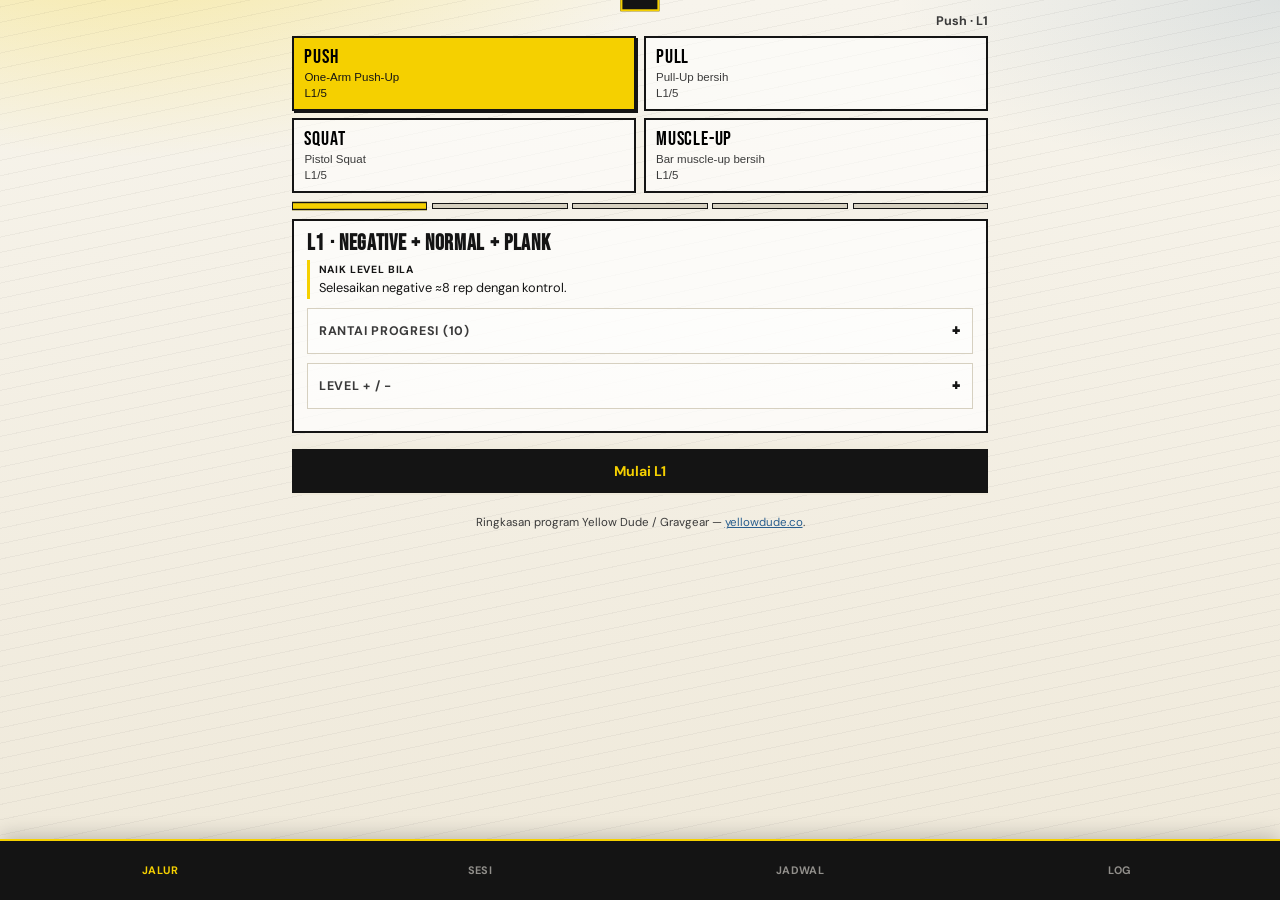
==== index.html @ 5e956bae "feat: pwa architecture" ====
<!DOCTYPE html>
<html lang="id">
<head>
  <meta charset="UTF-8" />
  <meta name="viewport" content="width=device-width, initial-scale=1, viewport-fit=cover" />
  <meta name="theme-color" content="#f5d000" />
  <meta name="description" content="Tracker progresi calisthenics: Push, Pull, Squat, Muscle-up." />
  <meta name="apple-mobile-web-app-capable" content="yes" />
  <meta name="apple-mobile-web-app-status-bar-style" content="default" />
  <meta name="apple-mobile-web-app-title" content="Calisthenics" />
  <meta name="mobile-web-app-capable" content="yes" />
  <title>Calisthenics Tracker</title>
  <link rel="manifest" href="manifest.webmanifest" />
  <link rel="icon" type="image/png" sizes="192x192" href="icons/icon-192.png" />
  <link rel="apple-touch-icon" href="icons/icon-180.png" />
  <link rel="preconnect" href="https://fonts.googleapis.com" />
  <link rel="preconnect" href="https://fonts.gstatic.com" crossorigin />
  <link href="https://fonts.googleapis.com/css2?family=Bebas+Neue&family=DM+Sans:ital,opsz,wght@0,9..40,400;0,9..40,500;0,9..40,700;1,9..40,400&display=swap" rel="stylesheet" />
  <style>
    :root {
      --ink: #141414;
      --ink-soft: #3a3a3a;
      --paper: #f7f4ec;
      --paper-2: #efe9da;
      --line: #d6d0c0;
      --yellow: #f5d000;
      --yellow-deep: #e0b800;
      --signal: #1f6b4a;
      --alert: #b84a2b;
      --rest: #2a5f8f;
      --shadow: 0 1px 0 rgba(20, 20, 20, 0.06);
      --radius: 10px;
      --font-display: "Bebas Neue", Impact, sans-serif;
      --font-body: "DM Sans", sans-serif;
      --max: 720px;
    }

    * { box-sizing: border-box; }
    html { scroll-behavior: smooth; -webkit-text-size-adjust: 100%; }
    body {
      margin: 0;
      min-height: 100vh;
      min-height: 100dvh;
      font-family: var(--font-body);
      color: var(--ink);
      background:
        radial-gradient(ellipse 80% 50% at 10% -10%, rgba(245, 208, 0, 0.35), transparent 55%),
        radial-gradient(ellipse 60% 40% at 100% 0%, rgba(42, 95, 143, 0.12), transparent 50%),
        linear-gradient(180deg, var(--paper) 0%, var(--paper-2) 100%);
      -webkit-tap-highlight-color: rgba(245, 208, 0, 0.25);
      touch-action: manipulation;
    }

    body::before {
      content: "";
      position: fixed;
      inset: 0;
      pointer-events: none;
      opacity: 0.04;
      background-image: repeating-linear-gradient(
        -12deg,
        transparent,
        transparent 14px,
        var(--ink) 14px,
        var(--ink) 15px
      );
      z-index: 0;
    }

    .app {
      position: relative;
      z-index: 1;
      max-width: var(--max);
      margin: 0 auto;
      padding:
        calc(0.65rem + env(safe-area-inset-top))
        calc(0.75rem + env(safe-area-inset-right))
        calc(5.75rem + env(safe-area-inset-bottom))
        calc(0.75rem + env(safe-area-inset-left));
    }

    /* —— Top status —— */
    .hero {
      padding: 0.15rem 0 0.45rem;
      display: flex;
      align-items: center;
      justify-content: flex-end;
    }
    .hero-level {
      font-size: 0.78rem;
      font-weight: 700;
      color: var(--ink-soft);
      white-space: nowrap;
    }

    /* —— Bottom nav —— */
    .tabs {
      position: fixed;
      left: 0;
      right: 0;
      bottom: 0;
      z-index: 30;
      display: flex;
      gap: 0;
      margin: 0;
      padding:
        0.35rem
        env(safe-area-inset-right)
        calc(0.35rem + env(safe-area-inset-bottom))
        env(safe-area-inset-left);
      background: var(--ink);
      border-top: 2px solid var(--yellow);
      box-shadow: 0 -4px 20px rgba(0,0,0,0.2);
    }
    .tabs::-webkit-scrollbar { display: none; }
    .tab {
      flex: 1 1 0;
      min-height: 48px;
      border: 0;
      background: transparent;
      color: rgba(247, 244, 236, 0.55);
      font-family: var(--font-body);
      font-weight: 700;
      font-size: 0.68rem;
      letter-spacing: 0.04em;
      text-transform: uppercase;
      padding: 0.35rem 0.2rem;
      cursor: pointer;
    }
    .tab[aria-selected="true"] {
      background: transparent;
      color: var(--yellow);
    }

    .panel { display: none; }
    .panel.active { display: block; }

    h2 {
      font-family: var(--font-display);
      font-size: 1.55rem;
      letter-spacing: 0.03em;
      margin: 0 0 0.25rem;
      line-height: 1;
    }
    .section-lead {
      display: none;
    }
    .panel-head {
      display: flex;
      align-items: baseline;
      justify-content: space-between;
      gap: 0.5rem;
      margin-bottom: 0.65rem;
    }
    .panel-head h2 { margin: 0; }

    /* —— Path picker —— */
    .path-grid {
      display: grid;
      grid-template-columns: 1fr 1fr;
      gap: 0.45rem;
      margin-bottom: 0.65rem;
    }
    .path-btn {
      text-align: left;
      border: 2px solid var(--ink);
      background: rgba(255, 255, 255, 0.55);
      padding: 0.55rem 0.65rem;
      cursor: pointer;
      min-height: 64px;
    }
    .path-btn.active {
      background: var(--yellow);
      box-shadow: 2px 2px 0 var(--ink);
    }
    .path-btn .code {
      font-family: var(--font-display);
      font-size: 1.25rem;
      letter-spacing: 0.04em;
      display: block;
      line-height: 1;
      margin-bottom: 0.15rem;
    }
    .path-btn .meta {
      font-size: 0.72rem;
      color: var(--ink-soft);
      line-height: 1.25;
    }
    .path-btn.active .meta { color: var(--ink); }
    .path-btn .meta .rest-warn { color: var(--alert); font-weight: 700; }

    .status-row { display: none; }
    .pill-stat {
      border: 1.5px solid var(--ink);
      padding: 0.25rem 0.5rem;
      background: rgba(255,255,255,0.5);
      font-weight: 500;
      font-size: 0.8rem;
    }

    /* —— Level —— */
    .level-track {
      display: flex;
      gap: 0.3rem;
      margin: 0 0 0.65rem;
    }
    .level-dot {
      flex: 1;
      height: 6px;
      background: var(--line);
      border: 1.5px solid var(--ink);
    }
    .level-dot.done { background: var(--signal); }
    .level-dot.current {
      background: var(--yellow);
      transform: scaleY(1.4);
    }

    .level-card {
      border: 2px solid var(--ink);
      background: rgba(255, 255, 255, 0.7);
      padding: 0.75rem 0.8rem 0.85rem;
      margin-bottom: 0.5rem;
    }
    .level-card h3 {
      font-family: var(--font-display);
      font-size: 1.35rem;
      margin: 0 0 0.25rem;
      letter-spacing: 0.03em;
      line-height: 1.05;
    }
    .level-card > p {
      margin: 0 0 0.5rem;
      color: var(--ink-soft);
      font-size: 0.8rem;
      line-height: 1.35;
    }
    .criteria {
      border-left: 3px solid var(--yellow);
      padding: 0.2rem 0 0.2rem 0.55rem;
      font-size: 0.8rem;
      line-height: 1.35;
      margin-bottom: 0.55rem;
    }
    .criteria strong { display: block; font-size: 0.65rem; text-transform: uppercase; letter-spacing: 0.08em; margin-bottom: 0.1rem; }

    details.fold {
      border: 1.5px solid var(--line);
      background: rgba(255,255,255,0.4);
      margin-bottom: 0.55rem;
    }
    details.fold > summary {
      list-style: none;
      cursor: pointer;
      font-size: 0.78rem;
      font-weight: 700;
      text-transform: uppercase;
      letter-spacing: 0.06em;
      padding: 0.65rem 0.7rem;
      color: var(--ink-soft);
      display: flex;
      justify-content: space-between;
      align-items: center;
      min-height: 44px;
    }
    details.fold > summary::-webkit-details-marker { display: none; }
    details.fold > summary::after { content: "+"; font-family: var(--font-display); font-size: 1.2rem; color: var(--ink); }
    details.fold[open] > summary::after { content: "−"; }
    details.fold .fold-body { padding: 0 0.55rem 0.55rem; }

    .sticky-cta {
      position: sticky;
      bottom: calc(3.6rem + env(safe-area-inset-bottom));
      z-index: 15;
      display: flex;
      gap: 0.4rem;
      padding: 0.45rem 0 0.15rem;
      background: linear-gradient(180deg, transparent, var(--paper-2) 28%);
    }
    .sticky-cta .btn { flex: 1; }
    .sticky-cta .btn.iconish { flex: 0 0 auto; min-width: 48px; padding-left: 0.65rem; padding-right: 0.65rem; }

    .chain {
      list-style: none;
      margin: 0 0 1rem;
      padding: 0;
      counter-reset: step;
    }
    .chain li {
      counter-increment: step;
      display: flex;
      gap: 0.65rem;
      align-items: baseline;
      padding: 0.4rem 0;
      border-bottom: 1px dashed var(--line);
      font-size: 0.9rem;
    }
    .chain li::before {
      content: counter(step);
      font-family: var(--font-display);
      font-size: 1.15rem;
      min-width: 1.4rem;
      color: var(--ink-soft);
    }

    .chain-block { margin: 0; }
    .chain-table-wrap {
      border: 1.5px solid var(--ink);
      background: rgba(255, 255, 255, 0.55);
      overflow: hidden;
      max-height: 40vh;
      overflow-y: auto;
      -webkit-overflow-scrolling: touch;
    }
    .chain-table {
      width: 100%;
      border-collapse: collapse;
      font-size: 0.82rem;
    }
    .chain-table thead { display: none; }
    .chain-table tr {
      display: grid;
      grid-template-columns: 1.8rem 1fr;
      gap: 0 0.3rem;
      padding: 0.45rem 0.5rem;
      border-bottom: 1px solid var(--line);
    }
    .chain-table tr:last-child { border-bottom: 0; }
    .chain-table td {
      border: 0;
      padding: 0;
      vertical-align: top;
      line-height: 1.3;
    }
    .chain-table td:first-child { grid-row: 1 / span 2; }
    .chain-table td:nth-child(3) { grid-column: 2; }
    .chain-table .num {
      font-family: var(--font-display);
      font-size: 1.05rem;
      color: var(--ink-soft);
      line-height: 1;
      display: block;
    }
    .chain-table .move-name {
      font-weight: 700;
      font-size: 0.84rem;
      display: inline;
    }
    .chain-table .move-desc {
      display: none;
      color: var(--ink-soft);
      font-size: 0.75rem;
      line-height: 1.35;
      margin-top: 0.15rem;
    }
    details.fold[open] .chain-table .move-desc { display: block; }
    .chain-table tr.is-focus { background: rgba(245, 208, 0, 0.3); }
    .chain-table tr.is-focus .num { color: var(--ink); }
    .chain-table tr.is-done .num { color: var(--signal); }
    .chain-table tr.is-done .move-name { color: var(--ink-soft); font-weight: 500; }
    .chain-badge {
      display: inline-block;
      margin-left: 0.3rem;
      vertical-align: middle;
      font-size: 0.58rem;
      font-weight: 700;
      letter-spacing: 0.05em;
      text-transform: uppercase;
      border: 1px solid var(--ink);
      background: var(--yellow);
      padding: 0.08rem 0.28rem;
      line-height: 1.2;
    }
    .chain-table tr.is-done .chain-badge {
      background: transparent;
      color: var(--signal);
      border-color: var(--signal);
    }

    .actions {
      display: flex;
      flex-wrap: wrap;
      gap: 0.5rem;
    }
    .btn {
      border: 2px solid var(--ink);
      background: var(--ink);
      color: var(--yellow);
      font-family: var(--font-body);
      font-weight: 700;
      font-size: 0.88rem;
      min-height: 44px;
      padding: 0.7rem 1rem;
      cursor: pointer;
      transition: transform 0.12s, background 0.2s;
    }
    .btn:hover { transform: translateY(-1px); }
    .btn:active { transform: translateY(1px); }
    .btn.secondary {
      background: transparent;
      color: var(--ink);
    }
    .btn.secondary:hover { background: rgba(245, 208, 0, 0.3); }
    .btn.ghost {
      background: transparent;
      color: var(--ink-soft);
      border-color: var(--line);
    }
    .btn:disabled {
      opacity: 0.45;
      cursor: not-allowed;
      transform: none;
    }

    /* —— Workout —— */
    .session-top {
      display: flex;
      align-items: center;
      justify-content: space-between;
      gap: 0.5rem;
      margin-bottom: 0.45rem;
    }
    .session-top h2 { margin: 0; font-size: 1.4rem; }
    .session-progress {
      margin: 0 0 0.55rem;
      font-size: 0.78rem;
      font-weight: 700;
    }
    .session-progress .bar { margin-top: 0.3rem; }

    .exercise-list { display: flex; flex-direction: column; gap: 0.35rem; }
    .exercise {
      border: 2px solid var(--ink);
      background: rgba(255,255,255,0.7);
      transition: background 0.2s, opacity 0.2s;
    }
    .exercise:not(.open) {
      opacity: 0.72;
    }
    .exercise.done {
      background: rgba(31, 107, 74, 0.12);
      opacity: 0.55;
    }
    .exercise.open {
      opacity: 1;
      box-shadow: 2px 2px 0 var(--ink);
    }
    .exercise-head {
      display: flex;
      gap: 0.55rem;
      align-items: center;
      padding: 0.55rem 0.65rem;
      cursor: pointer;
      width: 100%;
      border: 0;
      background: transparent;
      text-align: left;
      font: inherit;
      color: inherit;
      min-height: 48px;
    }
    .check {
      width: 1.45rem;
      height: 1.45rem;
      border: 2px solid var(--ink);
      flex-shrink: 0;
      display: grid;
      place-items: center;
      background: #fff;
    }
    .exercise.done .check {
      background: var(--signal);
      border-color: var(--signal);
    }
    .exercise.done .check::after {
      content: "";
      width: 0.35rem;
      height: 0.65rem;
      border: solid #fff;
      border-width: 0 2.5px 2.5px 0;
      transform: rotate(45deg) translate(-1px, -1px);
    }
    .ex-title { font-weight: 700; font-size: 0.92rem; margin: 0 0 0.1rem; line-height: 1.2; }
    .ex-meta { font-size: 0.72rem; color: var(--ink-soft); margin: 0; line-height: 1.25; }
    .ex-desc {
      margin: 0 0 0.45rem;
      font-size: 0.82rem;
      line-height: 1.4;
      color: var(--ink);
      border-left: 3px solid var(--yellow);
      padding-left: 0.55rem;
    }
    .ex-cues {
      margin: 0 0 0.45rem;
      padding: 0;
      list-style: none;
      font-size: 0.75rem;
      color: var(--ink-soft);
      line-height: 1.35;
    }
    .ex-cues li {
      padding: 0.12rem 0 0.12rem 0.85rem;
      position: relative;
    }
    .ex-cues li::before {
      content: "";
      position: absolute;
      left: 0;
      top: 0.45em;
      width: 0.35rem;
      height: 0.35rem;
      background: var(--yellow);
      border: 1px solid var(--ink);
    }
    .ex-body {
      padding: 0 0.65rem 0.7rem;
      display: none;
      border-top: 1px solid var(--line);
      padding-top: 0.55rem;
    }
    .exercise.open .ex-body { display: block; }
    .ex-fields {
      display: grid;
      grid-template-columns: 1fr 1.2fr 0.9fr;
      gap: 0.35rem;
      margin-bottom: 0.4rem;
    }
    .ex-quick {
      display: flex;
      gap: 0.35rem;
      margin-top: 0.35rem;
    }
    .ex-quick .btn { flex: 1; min-height: 42px; font-size: 0.8rem; padding: 0.5rem 0.4rem; }
    .note-input { min-height: 2.2rem; }

    .schedule-options label {
      padding: 0.65rem !important;
    }
    .schedule-options span { font-size: 0.78rem !important; }
    .week-chip-row {
      display: flex;
      flex-wrap: wrap;
      gap: 0.3rem;
    }
    .week-chip {
      border: 1.5px solid var(--ink);
      background: rgba(255,255,255,0.6);
      padding: 0.3rem 0.45rem;
      font-size: 0.72rem;
      line-height: 1.2;
    }
    .week-chip strong { display: block; font-size: 0.65rem; text-transform: uppercase; letter-spacing: 0.04em; }

    @media (min-width: 720px) {
      .section-lead { display: block; margin: 0 0 0.75rem; font-size: 0.9rem; color: var(--ink-soft); }
      .chain-table .move-desc { display: block; }
    }
    label.field {
      display: flex;
      flex-direction: column;
      gap: 0.2rem;
      font-size: 0.7rem;
      text-transform: uppercase;
      letter-spacing: 0.06em;
      font-weight: 700;
      color: var(--ink-soft);
    }
    label.field input, label.field textarea, .note-input {
      font: inherit;
      font-size: 16px; /* cegah auto-zoom iOS */
      font-weight: 500;
      text-transform: none;
      letter-spacing: 0;
      border: 1.5px solid var(--ink);
      padding: 0.55rem 0.5rem;
      background: #fff;
      color: var(--ink);
      width: 100%;
      border-radius: 0;
    }
    .note-input { min-height: 2.5rem; resize: vertical; }

    /* —— Rest timer —— */
    .rest-bar {
      position: fixed;
      left: 0;
      right: 0;
      bottom: calc(3.35rem + env(safe-area-inset-bottom));
      z-index: 35;
      background: var(--ink);
      color: var(--paper);
      padding: 0.65rem 0.85rem;
      display: none;
      align-items: center;
      justify-content: space-between;
      flex-wrap: nowrap;
      gap: 0.6rem;
      border-top: 2px solid var(--yellow);
      animation: slideUp 0.3s ease both;
    }
    .rest-bar.on { display: flex; }
    .rest-time {
      font-family: var(--font-display);
      font-size: 2rem;
      letter-spacing: 0.06em;
      color: var(--yellow);
      min-width: 3.8rem;
      text-align: left;
      font-variant-numeric: tabular-nums;
      line-height: 1;
    }
    .rest-label { font-size: 0.68rem; text-transform: uppercase; letter-spacing: 0.1em; opacity: 0.75; }
    .rest-actions { display: flex; gap: 0.35rem; }
    .rest-actions .btn { min-height: 40px; font-size: 0.78rem; padding: 0.4rem 0.65rem; }

    .bar {
      height: 5px;
      background: var(--line);
      border: 1.5px solid var(--ink);
      overflow: hidden;
    }
    .bar > i {
      display: block;
      height: 100%;
      width: 0%;
      background: var(--yellow);
      transition: width 0.35s ease;
    }

    /* —— History / schedule —— */
    .log-item {
      border-bottom: 1px solid var(--line);
      padding: 0.5rem 0;
      font-size: 0.84rem;
    }
    .log-item time {
      font-weight: 700;
      display: block;
      margin-bottom: 0.1rem;
      font-size: 0.75rem;
      color: var(--ink-soft);
    }
    .empty {
      color: var(--ink-soft);
      font-size: 0.85rem;
      padding: 0.75rem 0;
    }

    .schedule-options {
      display: grid;
      gap: 0.4rem;
      margin-bottom: 0.65rem;
    }
    .schedule-options label {
      display: flex;
      gap: 0.7rem;
      align-items: flex-start;
      border: 2px solid var(--ink);
      padding: 0.85rem;
      background: rgba(255,255,255,0.55);
      cursor: pointer;
      transition: background 0.2s;
    }
    .schedule-options label:has(input:checked) {
      background: rgba(245, 208, 0, 0.35);
      box-shadow: 3px 3px 0 var(--ink);
    }
    .schedule-options input { margin-top: 0.2rem; accent-color: var(--ink); }
    .schedule-options strong { display: block; margin-bottom: 0.2rem; }
    .schedule-options span { font-size: 0.85rem; color: var(--ink-soft); line-height: 1.4; }

    .baseline {
      list-style: none;
      margin: 0;
      padding: 0;
    }
    .baseline li {
      display: flex;
      gap: 0.65rem;
      align-items: center;
      padding: 0.55rem 0;
      border-bottom: 1px dashed var(--line);
      font-size: 0.92rem;
    }
    .baseline input {
      width: 1.15rem;
      height: 1.15rem;
      accent-color: var(--signal);
    }

    .toast {
      position: fixed;
      top: 1rem;
      left: 50%;
      transform: translateX(-50%) translateY(-120%);
      background: var(--ink);
      color: var(--yellow);
      padding: 0.65rem 1.1rem;
      font-weight: 700;
      font-size: 0.88rem;
      z-index: 40;
      transition: transform 0.3s ease;
      border: 2px solid var(--yellow);
      max-width: 90vw;
      text-align: center;
    }
    .toast.show { transform: translateX(-50%) translateY(0); }

    .footer-note {
      margin-top: 1.25rem;
      margin-bottom: 0.25rem;
      font-size: 0.72rem;
      color: var(--ink-soft);
      line-height: 1.4;
      text-align: center;
    }
    .footer-note a { color: var(--rest); }

    @keyframes rise {
      from { opacity: 0; transform: translateY(12px); }
      to { opacity: 1; transform: translateY(0); }
    }
    @keyframes slideUp {
      from { transform: translateY(100%); }
      to { transform: translateY(0); }
    }

    @media (prefers-reduced-motion: reduce) {
      *, *::before, *::after {
        animation-duration: 0.01ms !important;
        transition-duration: 0.01ms !important;
      }
    }
  </style>
</head>
<body>
  <div class="app">
    <header class="hero">
      <div class="hero-level" id="heroLevel">L1</div>
    </header>

    <!-- HOME -->
    <section id="panel-home" class="panel active" role="tabpanel">
      <div class="path-grid" id="pathGrid"></div>
      <div id="pathDetail"></div>
    </section>

    <!-- WORKOUT -->
    <section id="panel-workout" class="panel" role="tabpanel">
      <div id="workoutView"></div>
    </section>

    <!-- SCHEDULE -->
    <section id="panel-schedule" class="panel" role="tabpanel">
      <div class="panel-head"><h2>Jadwal</h2></div>
      <div class="schedule-options" id="scheduleOptions"></div>
      <div id="weekPreview"></div>
      <div id="baselineBlock" style="margin-top:0.65rem"></div>
    </section>

    <!-- HISTORY -->
    <section id="panel-history" class="panel" role="tabpanel">
      <div class="panel-head"><h2>Riwayat</h2></div>
      <div id="historyList"></div>
      <div class="actions" style="margin-top:0.65rem">
        <button type="button" class="btn ghost" id="btnReset">Reset data</button>
      </div>
    </section>

    <p class="footer-note">
      Ringkasan program Yellow Dude / Gravgear —
      <a href="https://yellowdude.co" target="_blank" rel="noopener">yellowdude.co</a>.
    </p>
  </div>

  <nav class="tabs" role="tablist" aria-label="Navigasi utama">
    <button class="tab" role="tab" aria-selected="true" data-tab="home">Jalur</button>
    <button class="tab" role="tab" aria-selected="false" data-tab="workout">Sesi</button>
    <button class="tab" role="tab" aria-selected="false" data-tab="schedule">Jadwal</button>
    <button class="tab" role="tab" aria-selected="false" data-tab="history">Log</button>
  </nav>

  <div class="rest-bar" id="restBar" aria-live="polite">
    <div>
      <div class="rest-label">Istirahat</div>
      <div class="rest-time" id="restTime">0:00</div>
    </div>
    <div class="rest-actions">
      <button type="button" class="btn secondary" id="restSkip" style="background:var(--yellow);color:var(--ink)">Selesai</button>
      <button type="button" class="btn ghost" id="restAdd" style="color:var(--paper);border-color:#555">+30s</button>
    </div>
  </div>

  <div class="toast" id="toast" role="status"></div>

  <script>
    /** Naikkan angka ini saat bentuk data berubah; tambah step di MIGRATIONS. */
    const SCHEMA_VERSION = 1;

    const STORAGE = {
      meta: "yd-calisthenics-tracker:meta",
      master: "yd-calisthenics-tracker:master-v1",
      history: "yd-calisthenics-tracker:history-v1",
      session: "yd-calisthenics-tracker:session-v1",
    };
    const LEGACY_STORAGE_KEY = "yd-calisthenics-tracker-v1";

    /** Deskripsi gerakan (ringkas) — dipakai di rantai progresi & sesi */
    const MOVE_GUIDE = {
      "plank hold": {
        desc: "Tahan posisi tubuh lurus seperti papan untuk melatih core, bahu, dan glute. Fondasi kontrol tubuh sebelum push-up.",
        cues: ["Badan satu garis kepala-tumit", "Scapula protracted (dorong lantai)", "Jangan biarkan pinggang melorot atau naik (pike)"],
      },
      "scapula push-ups": {
        desc: "Lengan tetap lurus; gerakan hanya dari shoulder blade. Melatih stabilitas bahu untuk push-up yang aman.",
        cues: ["Lengan terkunci lurus", "Retraksi lalu protraksi scapula", "Core tetap kencang"],
      },
      "negative push-ups": {
        desc: "Fokus fase turun (eksentrik) secara lambat untuk membangun kekuatan sebelum push-up penuh.",
        cues: ["Turun 3-5 detik merata", "Dada mendekati lantai dengan kontrol", "Naik boleh dibantu lutut / dorong ke atas"],
      },
      "normal push-ups": {
        desc: "Push-up standar: tubuh lurus, tangan selebar bahu. Gerakan dasar kekuatan dorong tubuh.",
        cues: ["Siku ~45° dari badan", "Core & glute aktif", "Dada hampir menyentuh lantai"],
      },
      "wide push-ups": {
        desc: "Tangan lebih lebar dari bahu untuk menekankan dada dan bahu depan.",
        cues: ["Tangan lebih lebar dari bahu", "Jaga garis tubuh", "Jangan biarkan bahu collaps"],
      },
      "diamond push-ups": {
        desc: "Tangan rapat membentuk 'berlian'; beban lebih ke trisep dan dada dalam.",
        cues: ["Ibu jari & telunjuk saling dekat", "Siku mendekat ke tubuh", "Core tetap kencang"],
      },
      "tricep extensions": {
        desc: "Variasi dorong yang menekankan ekstensi siku untuk memperkuat trisep sebagai pendukung OAPU.",
        cues: ["Gerakan dari siku, bukan bahu", "ROM penuh yang nyaman", "Jaga tulang belakang netral"],
      },
      "explosive push-ups": {
        desc: "Push-up eksplosif untuk power. Dorong keras hingga tangan lepas / clap jika mampu.",
        cues: ["Turun terkontrol, dorong cepat", "Mendarat dengan siku sedikit tekuk", "Mulai tanpa clap jika perlu"],
      },
      "archer push-ups": {
        desc: "Satu lengan bekerja lebih berat sementara lengan lain melurus; jembatan menuju one-arm push-up.",
        cues: ["Beban di lengan yang menekuk", "Lengan 'bow' hampir lurus", "Ganti sisi merata"],
      },
      "one-arm push-ups": {
        desc: "Push-up satu lengan. Stance kaki lebar membantu balance; core harus sangat stabil.",
        cues: ["Kaki lebar untuk stabilitas", "Bahu relatif sejajar (miring sedikit OK)", "Hindari rotasi berlebih"],
      },
      "warm-up: band pull-aparts / pull-downs": {
        desc: "Pemanasan bahu & punggung dengan band: pull-apart overhead/horizontal dan pull-down.",
        cues: ["Bahu turun, jangan shrug", "Kontrol tarikan & kembali", "Band ringan, fokus aktivasi"],
      },
      "bent-over rows": {
        desc: "Tarikan horizontal (barbell/band) untuk membangun kekuatan punggung sebelum pull-up.",
        cues: ["Punggung netral, hing hing", "Tarik ke tulang rusuk bawah", "Scapula retraksi di puncak"],
      },
      "passive hang": {
        desc: "Gantung santai dengan lengan lurus untuk grip, bahu, dan toleransi hang.",
        cues: ["Pakai semua jari termasuk kelingking", "Bahu rileks (active/passive sesuai tujuan)", "Kaki rileks, napas tenang"],
      },
      "scapula pull-ups": {
        desc: "Dari dead hang, gerakkan hanya scapula (retraction + depression) tanpa menekuk siku.",
        cues: ["Lengan tetap lurus", "Tarik bahu ke bawah-belakang", "Kontrol turun ke hang pasif"],
      },
      "australian pull-ups": {
        desc: "Inverted row di bar rendah. Semakin horizontal tubuh, semakin sulit.",
        cues: ["Badan lurus seperti papan", "Tarik dada ke bar", "Atur sudut kaki untuk progresi"],
      },
      "negative pull-ups": {
        desc: "Mulai di atas bar, turun lambat ke hang. Membangun kekuatan eksentrik menuju pull-up.",
        cues: ["Turun 5-10 detik", "Kontrol sepanjang ROM", "Naik bisa lompat / step-up"],
      },
      "band-assisted pull-ups": {
        desc: "Pull-up dengan bantuan resistance band. Kurangi ketebalan band seiring kuat.",
        cues: ["Dead hang penuh di bawah", "Tarik dada ke bar", "Jangan kick berlebihan"],
      },
      "pull-ups": {
        desc: "Pull-up penuh dari dead hang hingga dagu melewati bar, dengan kontrol.",
        cues: ["Mulai dead hang", "Core kencang (hindari swing besar)", "Turun penuh tiap rep"],
      },
      "australian + scapula (superset)": {
        desc: "Superset: Australian pull-up lalu scapula pull-up tanpa istirahat antar keduanya.",
        cues: ["Australian dulu untuk volume", "Scapula untuk kontrol bahu", "Istirahat hanya setelah keduanya"],
      },
      "bodyweight squats": {
        desc: "Squat dua kaki standar untuk pola gerak, volume, dan daya tahan kaki.",
        cues: ["Beban di tengah kaki (lebih ke tumit)", "Lutut sejajar jari kaki", "Dada tetap terbuka"],
      },
      "narrow-stance squats": {
        desc: "Squat dengan stance sempit untuk menuntut kontrol balance dan mobilitas lebih tinggi.",
        cues: ["Kaki lebih rapat dari biasa", "Jaga tumit mentok lantai", "Turun terkontrol"],
      },
      "deep squats": {
        desc: "Squat dalam (di bawah parallel) untuk ROM dan kekuatan di posisi rendah. Jika kaku, utamakan mobility.",
        cues: ["Turun sedalam yang aman", "Punggung tidak melengkung ekstrem", "Bisa pegang beban ringan untuk counterbalance"],
      },
      "bulgarian split squats": {
        desc: "Squat satu kaki dengan kaki belakang di elevasi. Melatih kekuatan unilateral.",
        cues: ["Mayoritas beban di kaki depan (~90%)", "Lutut depan mengikuti jari kaki", "Badan sedikit condong ke depan OK"],
      },
      "cossack squats": {
        desc: "Squat lateral ke satu sisi dengan kaki lain lurus. Melatih ROM pinggul dan kekuatan samping.",
        cues: ["Turun ke satu sisi penuh", "Kaki lain tetap lurus / tumit boleh angkat", "Ganti sisi merata"],
      },
      "pistol easier variant (box / assisted / eccentric)": {
        desc: "Variasi lebih mudah menuju pistol: box pistol, dibantu pegangan, atau turun eksentrik lambat.",
        cues: ["Pilih variasi yang formnya bersih", "Lutut tidak collapse ke dalam", "Kaki bebas tidak menyentuh lantai"],
      },
      "pistol easier variant": {
        desc: "Variasi pistol yang dimudahkan (box / assisted / eccentric) untuk volume setelah attempt penuh.",
        cues: ["Kualitas lebih penting dari kedalaman ekstrem", "Tekanan kaki merata (jari-tumit)", "Hindari knee valgus"],
      },
      "pistol squats": {
        desc: "Squat satu kaki penuh dengan kaki lain terangkat. Butuh kekuatan, balance, dan mobilitas.",
        cues: ["Lengan ke depan untuk balance", "Turun & naik terkontrol", "Kaki bebas tidak menyentuh lantai"],
      },
      "standard pull-ups": {
        desc: "Pull-up bersih sebagai fondasi tinggi tarikan untuk muscle-up.",
        cues: ["Rep bersih > volume longgar", "Hollow body membantu stabilitas", "Full hang tiap rep"],
      },
      "chest-to-bar / high pull-ups": {
        desc: "Tarik hingga dada mendekati / menyentuh bar. Melatih tinggi yang dibutuhkan untuk transisi muscle-up.",
        cues: ["Tarik eksplosif ke atas", "Dada ke bar, bukan hanya dagu", "Turun terkontrol"],
      },
      "high / chest-to-bar pull-ups": {
        desc: "Variasi high pull untuk menghubungkan power pull dengan zona transisi.",
        cues: ["Momentum tetap ke atas, bukan ke belakang", "Wajah menghadap depan", "Kaki rapat, hindari kick berlebih"],
      },
      "high pull-ups": {
        desc: "Pull eksplosif setinggi mungkin di atas garis dada untuk membuka ruang flip.",
        cues: ["Power di awal tarikan", "Bar dekat ke tubuh", "Latihan juga dengan jumping pull-up jika perlu"],
      },
      "explosive pull-ups (high)": {
        desc: "Pull-up eksplosif dengan target tinggi maksimal sebelum mencoba muscle-up penuh.",
        cues: ["Dead hang → tarik cepat", "Usahakan sternum ke bar", "Kualitas tiap rep"],
      },
      "band-assisted dips": {
        desc: "Dip di bar/parallel dengan bantuan band untuk membangun kekuatan dorong di atas bar.",
        cues: ["Lutut tetap extended pada band", "Turun hingga bahu ~ setinggi siku", "Jangan shrug berlebih"],
      },
      "negative dips": {
        desc: "Fase turun dip secara lambat untuk kekuatan di posisi bawah (titik kritis muscle-up).",
        cues: ["Turun 3-5+ detik", "Usahakan lebih dalam dari parallel", "Naik boleh dibantu"],
      },
      "straight bar dips": {
        desc: "Dip di satu bar lurus; tubuh bergeser dari condong ke tegak. Spesifik untuk finish muscle-up.",
        cues: ["Mulai dari support di atas bar", "Turun dalam, press ke atas tall", "Bar dekat ke tubuh"],
      },
      "straight bar dips (deep)": {
        desc: "Straight bar dip dengan penekanan kedalaman bahu mendekati bar.",
        cues: ["Bahu mendekati bar di bawah", "Press full lockout", "Kontrol, bukan bounce"],
      },
      "bar lean-overs": {
        desc: "Drill transisi: condongkan dada melewati bar dan latih 'flip' pergelangan / posisi siku di atas bar.",
        cues: ["Mulai dari negative lean jika perlu", "Dada ke depan atas bar", "Hindari chicken-wing satu sisi"],
      },
      "bar lean-overs / assisted muscle-up": {
        desc: "Gabungan drill lean-over dan muscle-up dibantu (band/lompat) untuk menyambung pull-flip-press.",
        cues: ["Tinggi pull dulu, baru flip", "Tekan ke bawah pada bar", "Satu rangkaian mulus"],
      },
      "jumping / band-assisted muscle-ups": {
        desc: "Muscle-up dengan lompatan atau band agar pola gerak penuh terlatih sebelum kekuatan murni cukup.",
        cues: ["Swing/hollow → pull → flip → press", "Bantuan seminimal mungkin", "Full stretch di bawah untuk power"],
      },
      "hollow body hold": {
        desc: "Tahan posisi hollow (punggung bawah ke lantai, kaki & bahu sedikit angkat) untuk core muscle-up.",
        cues: ["Lower back menempel lantai", "Tulang rusuk turun", "Napas tetap mengalir"],
      },
      "hanging leg raise": {
        desc: "Angkat kaki dari hang untuk core kompresi dan kontrol tubuh di bar.",
        cues: ["Minimal swing", "Progress: tuck → straight", "Scapula stabil saat angkat"],
      },
      "hollow + hanging leg raise": {
        desc: "Finisher core: hollow hold dilanjut hanging leg raise.",
        cues: ["Hollow berkualitas dulu", "HLR tanpa mengayun liar", "Istirahat setelah keduanya"],
      },
      "core finisher (hollow / hlr)": {
        desc: "Penutup sesi: hollow hold dan/atau hanging leg raise untuk stamina core.",
        cues: ["Form > jumlah", "Jaga hang aktif", "Akhiri sebelum form rusak"],
      },
      "muscle-up attempts (quality)": {
        desc: "Attempt muscle-up penuh dengan fokus kualitas: swing/hollow → pull keras → lean/flip → press tall.",
        cues: ["Jangan kejar volume jelek", "Reset tiap attempt", "Jika gagal, perbaiki fase yang pecah"],
      },
    };

    function normalizeMoveKey(name) {
      return String(name || "")
        .toLowerCase()
        .replace(/\s+/g, " ")
        .trim();
    }

    function guideFor(name) {
      const key = normalizeMoveKey(name);
      if (MOVE_GUIDE[key]) return MOVE_GUIDE[key];
      // fuzzy: cari key yang terkandung di nama / sebaliknya
      const hit = Object.keys(MOVE_GUIDE).find(
        (k) => key.includes(k) || k.includes(key)
      );
      return hit
        ? MOVE_GUIDE[hit]
        : {
            desc: "Lakukan dengan kontrol penuh. Utamakan form bersih sebelum menambah volume.",
            cues: ["ROM penuh yang aman", "Napas teratur", "Stop jika nyeri tajam"],
          };
    }

    const PROGRAMS = {
      push: {
        id: "push",
        name: "Push",
        goal: "One-Arm Push-Up",
        blurb: "Dari plank & negative hingga OAPU.",
        maxLevel: 5,
        chain: [
          "Plank hold",
          "Scapula push-ups",
          "Negative push-ups",
          "Normal push-ups",
          "Wide push-ups",
          "Diamond push-ups",
          "Tricep extensions",
          "Explosive push-ups",
          "Archer push-ups",
          "One-arm push-ups",
        ],
        levels: {
          1: {
            focus: "Negative + normal + plank",
            advance: "Selesaikan negative ≈8 rep dengan kontrol.",
            exercises: [
              { name: "Negative push-ups", sets: 3, reps: "8", tempo: "4s turun", rest: 120, note: "Turun 3-5 detik, form lurus." },
              { name: "Normal push-ups", sets: 3, reps: "sebisanya", tempo: "2-0-1-0", rest: 120 },
              { name: "Plank hold", sets: 3, reps: "30-60s", tempo: "hold", rest: 90 },
            ],
          },
          2: {
            focus: "Normal + diamond + plank",
            advance: "≈12 normal push-up form bersih.",
            exercises: [
              { name: "Normal push-ups", sets: 3, reps: "12", tempo: "2-0-1-0", rest: 120 },
              { name: "Diamond push-ups", sets: 3, reps: "8-10", tempo: "2-0-1-0", rest: 120 },
              { name: "Plank hold", sets: 3, reps: "60s", tempo: "hold", rest: 90 },
            ],
          },
          3: {
            focus: "Wide / diamond / explosive",
            advance: "Selesaikan semua set/rep level ini.",
            exercises: [
              { name: "Wide push-ups", sets: 3, reps: "8-10", tempo: "2-0-1-0", rest: 120 },
              { name: "Diamond push-ups", sets: 3, reps: "10-12", tempo: "2-0-1-0", rest: 120 },
              { name: "Explosive push-ups", sets: 3, reps: "6", tempo: "1010", rest: 120 },
              { name: "Tricep extensions", sets: 3, reps: "8", tempo: "2-0-1-0", rest: 90 },
            ],
          },
          4: {
            focus: "Archer + volume + plank 60s",
            advance: "Set/rep selesai + plank 1 menit bersih.",
            exercises: [
              { name: "Archer push-ups", sets: 3, reps: "4 / lengan", tempo: "2-0-1-0", rest: 150 },
              { name: "Diamond push-ups", sets: 3, reps: "10", tempo: "2-0-1-0", rest: 120 },
              { name: "Normal push-ups", sets: 3, reps: "10", tempo: "2-0-1-0", rest: 120 },
              { name: "Plank hold", sets: 3, reps: "60s", tempo: "hold", rest: 90 },
            ],
          },
          5: {
            focus: "One-arm push-ups (fokus utama)",
            advance: "Selesaikan routine; naikkan rep OAPU bertahap.",
            exercises: [
              { name: "One-arm push-ups", sets: 4, reps: "2-5 / lengan", tempo: "2-0-1-0", rest: 180 },
              { name: "Archer push-ups", sets: 3, reps: "4 / lengan", tempo: "2-0-1-0", rest: 120 },
              { name: "Diamond push-ups", sets: 3, reps: "8", tempo: "2-0-1-0", rest: 120 },
              { name: "Plank hold", sets: 2, reps: "60s", tempo: "hold", rest: 90 },
            ],
          },
        },
      },
      pull: {
        id: "pull",
        name: "Pull",
        goal: "Pull-Up bersih",
        blurb: "Hang, row, assisted, hingga pull-up penuh.",
        maxLevel: 5,
        chain: [
          "Bent-over rows",
          "Passive hang",
          "Scapula pull-ups",
          "Australian pull-ups",
          "Negative pull-ups",
          "Band-assisted pull-ups",
          "Pull-ups",
        ],
        warmup: ["Banded overhead pull-aparts", "Banded horizontal pull-aparts", "Banded pull-downs"],
        levels: {
          1: {
            focus: "Rows + passive hang",
            advance: "Row ≈30-40 kg sesuai set/rep + hang ~60s.",
            exercises: [
              { name: "Warm-up: band pull-aparts / pull-downs", sets: 2, reps: "12-15", tempo: "smooth", rest: 45 },
              { name: "Bent-over rows", sets: 3, reps: "12-15", tempo: "2-0-1-0", rest: 180 },
              { name: "Passive hang", sets: 3, reps: "30-60s", tempo: "hold", rest: 90 },
            ],
          },
          2: {
            focus: "Australian + scapula",
            advance: "Australian hampir horizontal, set/rep terpenuhi.",
            exercises: [
              { name: "Australian pull-ups", sets: 3, reps: "10-12", tempo: "2-0-1-0", rest: 120 },
              { name: "Scapula pull-ups", sets: 3, reps: "10-12", tempo: "2-0-1-0", rest: 90 },
              { name: "Passive hang", sets: 2, reps: "45-60s", tempo: "hold", rest: 90 },
            ],
          },
          3: {
            focus: "Band-assisted + Australian + scapula",
            advance: "Band tipis (~10 kg) masih cukup untuk target.",
            exercises: [
              { name: "Band-assisted pull-ups", sets: 3, reps: "6-8", tempo: "2-0-1-0", rest: 150 },
              { name: "Australian pull-ups", sets: 3, reps: "10-12", tempo: "2-0-1-0", rest: 120 },
              { name: "Scapula pull-ups", sets: 3, reps: "10-12", tempo: "2-0-1-0", rest: 90 },
            ],
          },
          4: {
            focus: "Negative panjang + assisted",
            advance: "5× negative ~10 detik → siap pull-up penuh.",
            exercises: [
              { name: "Negative pull-ups", sets: 5, reps: "1", tempo: "8-10s turun", rest: 90 },
              { name: "Band-assisted pull-ups", sets: 3, reps: "6-8", tempo: "2-0-1-0", rest: 150 },
              { name: "Australian pull-ups", sets: 3, reps: "8-10", tempo: "2-0-1-0", rest: 120 },
              { name: "Passive hang", sets: 2, reps: "30s", tempo: "hold", rest: 60 },
            ],
          },
          5: {
            focus: "Pull-ups + volume pendukung",
            advance: "Naikkan volume bertahap (mis. 3×3 → 3×4).",
            exercises: [
              { name: "Pull-ups", sets: 5, reps: "2-5", tempo: "2-0-1-0", rest: 180 },
              { name: "Band-assisted pull-ups", sets: 3, reps: "8-10", tempo: "2-0-1-0", rest: 150 },
              { name: "Australian + scapula (superset)", sets: 3, reps: "8 + 8", tempo: "2-0-1-0", rest: 150 },
              { name: "Passive hang", sets: 2, reps: "30-45s", tempo: "hold", rest: 60 },
            ],
          },
        },
      },
      squat: {
        id: "squat",
        name: "Squat",
        goal: "Pistol Squat",
        blurb: "Bilateral → unilateral → pistol penuh.",
        maxLevel: 5,
        chain: [
          "Bodyweight squats",
          "Narrow-stance squats",
          "Deep squats",
          "Bulgarian split squats",
          "Cossack squats",
          "Pistol easier variants",
          "Pistol squats",
        ],
        levels: {
          1: {
            focus: "Narrow + deep + BW squat",
            advance: "Routine selesai. Deep sulit? Fokus mobility dulu.",
            exercises: [
              { name: "Narrow-stance squats", sets: 3, reps: "12", tempo: "2-0-1-0", rest: 120 },
              { name: "Deep squats", sets: 3, reps: "12", tempo: "2-0-1-0", rest: 120 },
              { name: "Bodyweight squats", sets: 3, reps: "15", tempo: "2-0-1-0", rest: 90 },
            ],
          },
          2: {
            focus: "Bulgarian + deep / narrow",
            advance: "≈6 Bulgarian split squat per kaki.",
            exercises: [
              { name: "Bulgarian split squats", sets: 3, reps: "6 / kaki", tempo: "3010", rest: 150 },
              { name: "Deep squats", sets: 3, reps: "10", tempo: "3010", rest: 120 },
              { name: "Narrow-stance squats", sets: 3, reps: "10", tempo: "2-0-1-0", rest: 90 },
            ],
          },
          3: {
            focus: "Cossack + Bulgarian + deep",
            advance: "≈6 Cossack per sisi + sisa workout.",
            exercises: [
              { name: "Cossack squats", sets: 3, reps: "6 / sisi", tempo: "2-0-1-0", rest: 120 },
              { name: "Bulgarian split squats", sets: 3, reps: "8 / kaki", tempo: "2-0-1-0", rest: 150 },
              { name: "Deep squats", sets: 3, reps: "10-12", tempo: "3010", rest: 120 },
            ],
          },
          4: {
            focus: "Variasi pistol mudah + unilateral",
            advance: "≈10 rep variasi mudah (atau eccentric ~4s) → coba pistol.",
            exercises: [
              { name: "Pistol easier variant (box / assisted / eccentric)", sets: 3, reps: "8-10 / kaki", tempo: "3010 / 4s", rest: 120 },
              { name: "Cossack squats", sets: 3, reps: "8 / sisi", tempo: "2-0-1-0", rest: 100 },
              { name: "Bulgarian split squats", sets: 3, reps: "10 / kaki", tempo: "2-0-1-0", rest: 120 },
              { name: "Deep squats", sets: 2, reps: "12", tempo: "3010", rest: 100 },
            ],
          },
          5: {
            focus: "Pistol + volume pendukung",
            advance: "Target bertahap hingga ~8 pistol per kaki.",
            exercises: [
              { name: "Pistol squats", sets: 3, reps: "3-8 / kaki", tempo: "2020", rest: 150 },
              { name: "Pistol easier variant", sets: 2, reps: "6 / kaki", tempo: "3010", rest: 120 },
              { name: "Cossack squats", sets: 3, reps: "8 / sisi", tempo: "2-0-1-0", rest: 100 },
              { name: "Deep squats", sets: 3, reps: "10", tempo: "3010", rest: 100 },
            ],
          },
        },
      },
      muscleup: {
        id: "muscleup",
        name: "Muscle-up",
        goal: "Bar muscle-up bersih",
        blurb: "Pull → flip → push. Weekly L1-3 atau 5-level routine.",
        maxLevel: 5,
        chain: [
          "Standard pull-ups",
          "Chest-to-bar / high pull-ups",
          "Band-assisted dips",
          "Negative / straight bar dips",
          "Bar lean-overs",
          "Assisted / jumping muscle-ups",
          "Hollow + hanging leg raise",
          "Full muscle-up",
        ],
        levels: {
          1: {
            focus: "Base — kekuatan & kontrol dasar",
            advance: "Form bersih di semua gerakan; siap naik jika pull & dip stabil.",
            exercises: [
              { name: "Standard pull-ups", sets: 5, reps: "3-5", tempo: "31X1", rest: 90 },
              { name: "Band-assisted dips", sets: 4, reps: "6-8", tempo: "2121", rest: 60 },
              { name: "Bar lean-overs", sets: 4, reps: "6", tempo: "2121", rest: 45 },
              { name: "Hollow body hold", sets: 4, reps: "20s", tempo: "hold", rest: 30 },
              { name: "Plank hold", sets: 3, reps: "40s", tempo: "hold", rest: 30 },
            ],
          },
          2: {
            focus: "Explosive pull + transisi",
            advance: "Chest-to-bar / high pull terasa; dip lebih dalam.",
            exercises: [
              { name: "Chest-to-bar / high pull-ups", sets: 5, reps: "3-5", tempo: "20X1", rest: 90 },
              { name: "Negative dips", sets: 4, reps: "5-6", tempo: "4010", rest: 60 },
              { name: "Band-assisted dips", sets: 3, reps: "8", tempo: "2121", rest: 60 },
              { name: "Bar lean-overs", sets: 4, reps: "6", tempo: "2121", rest: 45 },
              { name: "Hollow body hold", sets: 4, reps: "30-40s", tempo: "hold", rest: 30 },
            ],
          },
          3: {
            focus: "Knocking — timing & flip",
            advance: "Hubungkan pull-flip-press di bawah fatigue.",
            exercises: [
              { name: "High / chest-to-bar pull-ups", sets: 5, reps: "4-5", tempo: "20X1", rest: 90 },
              { name: "Straight bar dips", sets: 4, reps: "6-8", tempo: "2121", rest: 75 },
              { name: "Bar lean-overs / assisted muscle-up", sets: 4, reps: "4-6", tempo: "controlled", rest: 60 },
              { name: "Hanging leg raise", sets: 3, reps: "8-10", tempo: "2-0-1-0", rest: 45 },
              { name: "Hollow body hold", sets: 3, reps: "30s", tempo: "hold", rest: 30 },
            ],
          },
          4: {
            focus: "5-level routine — hampir utuh",
            advance: "Semua gerakan selesai form baik, tanpa rest ekstra.",
            exercises: [
              { name: "Explosive pull-ups (high)", sets: 5, reps: "3-4", tempo: "X", rest: 120 },
              { name: "Straight bar dips (deep)", sets: 4, reps: "8-10", tempo: "2121", rest: 90 },
              { name: "Jumping / band-assisted muscle-ups", sets: 5, reps: "2-4", tempo: "smooth", rest: 120 },
              { name: "Bar lean-overs", sets: 3, reps: "6", tempo: "2121", rest: 45 },
              { name: "Hollow + hanging leg raise", sets: 3, reps: "30s + 8", tempo: "mix", rest: 45 },
            ],
          },
          5: {
            focus: "Siap attempt muscle-up",
            advance: "Level 5 bersih ≈ attempt pertama yang rapi.",
            exercises: [
              { name: "Muscle-up attempts (quality)", sets: 6, reps: "1-2", tempo: "full sequence", rest: 150 },
              { name: "High pull-ups", sets: 3, reps: "4", tempo: "20X1", rest: 90 },
              { name: "Straight bar dips", sets: 3, reps: "8", tempo: "2121", rest: 75 },
              { name: "Core finisher (hollow / HLR)", sets: 3, reps: "30s / 10", tempo: "hold", rest: 40 },
            ],
          },
        },
      },
    };

    const SCHEDULES = [
      {
        id: "stack",
        title: "Stack",
        desc: "Satu sesi: Push → Pull → Squat. ~1-1,5 jam. Skill prioritas dikerjakan pertama.",
        week: ["Push+Pull+Squat", "Istirahat", "Push+Pull+Squat", "Istirahat", "Push+Pull+Squat", "Istirahat", "Istirahat"],
      },
      {
        id: "split",
        title: "One day, one routine",
        desc: "Senin Push, Selasa Pull, Rabu Squat, ulangi; Minggu istirahat. Sesi ~30 menit.",
        week: ["Push", "Pull", "Squat", "Push", "Pull", "Squat", "Istirahat"],
      },
      {
        id: "triplet",
        title: "Triplet antagonis",
        desc: "Push + Pull + Squat bergantian, rest ~40s. Sesi ~30-45 menit.",
        week: ["Triplet PPS", "Istirahat", "Triplet PPS", "Istirahat", "Triplet PPS", "Opsional", "Istirahat"],
      },
    ];

    const BASELINE = [
      { id: "pu10", label: "~10 pull-up bersih" },
      { id: "ctb5", label: "~5 chest-to-bar (bonus)" },
      { id: "dip10", label: "~10 straight bar dips dalam" },
      { id: "hollow30", label: "Hollow body hold ~30s" },
      { id: "hlr10", label: "~10 hanging leg raise" },
    ];

    const DAYS = ["Sen", "Sel", "Rab", "Kam", "Jum", "Sab", "Min"];

    function defaultMaster() {
      return {
        activePath: "push",
        levels: { push: 1, pull: 1, squat: 1, muscleup: 1 },
        schedule: "split",
        baseline: {},
      };
    }

    function defaultState() {
      return {
        ...defaultMaster(),
        history: [],
        session: null,
      };
    }

    function readJson(key, fallback) {
      try {
        const raw = localStorage.getItem(key);
        if (!raw) return fallback();
        return JSON.parse(raw);
      } catch {
        return fallback();
      }
    }

    function writeJson(key, value) {
      localStorage.setItem(key, JSON.stringify(value));
    }

    function migrateLegacyStorage() {
      const legacy = readJson(LEGACY_STORAGE_KEY, () => null);
      if (!legacy || typeof legacy !== "object") return;

      const hasScoped =
        localStorage.getItem(STORAGE.master) ||
        localStorage.getItem(STORAGE.history) ||
        localStorage.getItem(STORAGE.session);
      if (hasScoped) {
        localStorage.removeItem(LEGACY_STORAGE_KEY);
        return;
      }

      const master = {
        ...defaultMaster(),
        activePath: legacy.activePath ?? defaultMaster().activePath,
        levels: { ...defaultMaster().levels, ...(legacy.levels || {}) },
        schedule: legacy.schedule ?? defaultMaster().schedule,
        baseline: legacy.baseline || {},
      };
      writeJson(STORAGE.master, master);
      writeJson(STORAGE.history, legacy.history || []);
      if (legacy.session) writeJson(STORAGE.session, legacy.session);
      localStorage.removeItem(LEGACY_STORAGE_KEY);
    }

    /**
     * Step migrasi: key = versi asal (sebelum naik 1).
     * Contoh nanti: 1: (data) => { ...ubah data...; return data; }
     * lalu naikkan SCHEMA_VERSION ke 2.
     */
    const MIGRATIONS = {
      0: (data) => data,
    };

    function clampLevel(pathId, value) {
      const max = PROGRAMS[pathId]?.maxLevel || 1;
      const n = Number(value);
      if (!Number.isFinite(n)) return 1;
      return Math.min(max, Math.max(1, Math.round(n)));
    }

    /** Samakan progress/history/session dengan katalog PROGRAMS & SCHEDULES saat ini. */
    function reconcileWithCatalog(data) {
      const pathIds = Object.keys(PROGRAMS);
      const scheduleIds = new Set(SCHEDULES.map((s) => s.id));
      const baselineIds = new Set(BASELINE.map((b) => b.id));

      if (!pathIds.includes(data.master.activePath)) {
        data.master.activePath = pathIds[0] || "push";
      }

      const levels = {};
      pathIds.forEach((id) => {
        levels[id] = clampLevel(id, data.master.levels?.[id] ?? 1);
      });
      data.master.levels = levels;

      if (!scheduleIds.has(data.master.schedule)) {
        data.master.schedule = "split";
      }

      const baseline = {};
      Object.entries(data.master.baseline || {}).forEach(([id, on]) => {
        if (baselineIds.has(id)) baseline[id] = !!on;
      });
      data.master.baseline = baseline;

      data.history = (Array.isArray(data.history) ? data.history : [])
        .filter((h) => h && typeof h === "object")
        .map((h) => ({
          ...h,
          // path lama tetap disimpan (tampil fallback); level di-clamp jika path masih ada
          level: pathIds.includes(h.path)
            ? clampLevel(h.path, h.level)
            : Math.max(1, Number(h.level) || 1),
        }))
        .slice(0, 60);

      const session = data.session;
      if (session && typeof session === "object") {
        const prog = PROGRAMS[session.path];
        const levelOk = prog && session.level >= 1 && session.level <= prog.maxLevel;
        const exercisesOk = Array.isArray(session.exercises) && session.exercises.length > 0;
        data.session = levelOk && exercisesOk
          ? { ...session, level: clampLevel(session.path, session.level) }
          : null;
      } else {
        data.session = null;
      }

      return data;
    }

    function readScopedData() {
      const masterRaw = readJson(STORAGE.master, defaultMaster);
      const history = readJson(STORAGE.history, () => []);
      const session = readJson(STORAGE.session, () => null);
      return {
        master: {
          ...defaultMaster(),
          ...masterRaw,
          levels: { ...defaultMaster().levels, ...(masterRaw.levels || {}) },
          baseline: masterRaw.baseline || {},
        },
        history: Array.isArray(history) ? history : [],
        session,
      };
    }

    function persistScopedData(data) {
      writeJson(STORAGE.meta, { schemaVersion: SCHEMA_VERSION });
      writeJson(STORAGE.master, data.master);
      writeJson(STORAGE.history, data.history);
      if (data.session) writeJson(STORAGE.session, data.session);
      else localStorage.removeItem(STORAGE.session);
    }

    function migrateAndLoad() {
      migrateLegacyStorage();

      let data = readScopedData();
      const meta = readJson(STORAGE.meta, () => ({ schemaVersion: 0 }));
      let from = Number(meta.schemaVersion);
      if (!Number.isFinite(from) || from < 0) from = 0;

      while (from < SCHEMA_VERSION) {
        const step = MIGRATIONS[from];
        if (typeof step === "function") data = step(data) || data;
        from += 1;
      }

      data = reconcileWithCatalog(data);
      persistScopedData(data);

      return {
        ...data.master,
        history: data.history,
        session: data.session,
      };
    }

    function loadState() {
      return migrateAndLoad();
    }

    function saveMaster() {
      writeJson(STORAGE.master, {
        activePath: state.activePath,
        levels: state.levels,
        schedule: state.schedule,
        baseline: state.baseline,
      });
    }

    function saveHistory() {
      writeJson(STORAGE.history, state.history);
    }

    function saveSession() {
      if (state.session) writeJson(STORAGE.session, state.session);
      else localStorage.removeItem(STORAGE.session);
    }

    function saveState() {
      saveMaster();
      saveHistory();
      saveSession();
    }

    function clearAllStorage() {
      Object.values(STORAGE).forEach((key) => localStorage.removeItem(key));
      localStorage.removeItem(LEGACY_STORAGE_KEY);
    }

    let state = loadState();
    let restTimer = null;
    let restLeft = 0;

    const $ = (sel) => document.querySelector(sel);

    function toast(msg) {
      const el = $("#toast");
      el.textContent = msg;
      el.classList.add("show");
      clearTimeout(toast._t);
      toast._t = setTimeout(() => el.classList.remove("show"), 2200);
    }

    function formatDate(iso) {
      const d = new Date(iso);
      return d.toLocaleString("id-ID", {
        weekday: "short",
        day: "numeric",
        month: "short",
        hour: "2-digit",
        minute: "2-digit",
      });
    }

    function hoursSince(iso) {
      if (!iso) return Infinity;
      return (Date.now() - new Date(iso).getTime()) / 36e5;
    }

    function lastSessionFor(pathId) {
      return state.history.find((h) => h.path === pathId);
    }

    /* —— Tabs —— */
    document.querySelectorAll(".tab").forEach((tab) => {
      tab.addEventListener("click", () => {
        document.querySelectorAll(".tab").forEach((t) => t.setAttribute("aria-selected", "false"));
        tab.setAttribute("aria-selected", "true");
        document.querySelectorAll(".panel").forEach((p) => p.classList.remove("active"));
        $(`#panel-${tab.dataset.tab}`).classList.add("active");
        if (tab.dataset.tab === "workout") renderWorkout();
        if (tab.dataset.tab === "history") renderHistory();
        if (tab.dataset.tab === "schedule") renderSchedule();
        if (tab.dataset.tab === "home") renderHome();
      });
    });

    function goTab(name) {
      document.querySelector(`.tab[data-tab="${name}"]`)?.click();
    }

    /* —— Home —— */
    function renderHome() {
      const grid = $("#pathGrid");
      grid.innerHTML = Object.values(PROGRAMS)
        .map((p) => {
          const lvl = state.levels[p.id] || 1;
          const last = lastSessionFor(p.id);
          const restH = hoursSince(last?.endedAt);
          const restNote =
            restH < 48
              ? `<span class="rest-warn">Istirahat ${Math.max(0, Math.ceil(48 - restH))}j</span>`
              : `L${lvl}/${p.maxLevel}`;
          return `
            <button type="button" class="path-btn ${state.activePath === p.id ? "active" : ""}" data-path="${p.id}">
              <span class="code">${p.name}</span>
              <span class="meta">${p.goal}<br>${restNote}</span>
            </button>`;
        })
        .join("");

      grid.querySelectorAll(".path-btn").forEach((btn) => {
        btn.addEventListener("click", () => {
          state.activePath = btn.dataset.path;
          saveMaster();
          renderHome();
        });
      });

      const prog = PROGRAMS[state.activePath];
      const level = state.levels[prog.id] || 1;
      const info = prog.levels[level];
      $("#heroLevel").textContent = `${prog.name} · L${level}`;

      const dots = Array.from({ length: prog.maxLevel }, (_, i) => {
        const n = i + 1;
        const cls = n < level ? "done" : n === level ? "current" : "";
        return `<div class="level-dot ${cls}" title="Level ${n}"></div>`;
      }).join("");

      const focusIdx = Math.min(
        prog.chain.length - 1,
        Math.max(0, Math.round(((level - 1) / Math.max(1, prog.maxLevel - 1)) * (prog.chain.length - 1)))
      );
      const chainRows = prog.chain
        .map((step, i) => {
          const g = guideFor(step);
          const isFocus = i === focusIdx;
          const isDone = i < focusIdx;
          const isGoal = i === prog.chain.length - 1;
          const rowClass = [isFocus ? "is-focus" : "", isDone ? "is-done" : ""]
            .filter(Boolean)
            .join(" ");
          const badge = isFocus
            ? `<span class="chain-badge">Fokus</span>`
            : isGoal
              ? `<span class="chain-badge">Goal</span>`
              : "";
          return `
            <tr class="${rowClass}">
              <td><span class="num">${i + 1}</span></td>
              <td>
                <span class="move-name">${step}</span>${badge}
              </td>
              <td><span class="move-desc">${g.desc}</span></td>
            </tr>`;
        })
        .join("");

      $("#pathDetail").innerHTML = `
        <div class="level-track" aria-hidden="true">${dots}</div>
        <div class="level-card">
          <h3>L${level} · ${info.focus}</h3>
          <div class="criteria">
            <strong>Naik level bila</strong>
            ${info.advance}
          </div>
          <details class="fold">
            <summary>Rantai progresi (${prog.chain.length})</summary>
            <div class="fold-body">
              <div class="chain-table-wrap">
                <table class="chain-table">
                  <tbody>${chainRows}</tbody>
                </table>
              </div>
            </div>
          </details>
          <details class="fold">
            <summary>Level + / −</summary>
            <div class="fold-body actions" style="padding-top:0.35rem">
              <button type="button" class="btn secondary" id="btnAdvance" ${level >= prog.maxLevel ? "disabled" : ""}>Naik level</button>
              <button type="button" class="btn ghost" id="btnDown" ${level <= 1 ? "disabled" : ""}>Turun level</button>
            </div>
          </details>
        </div>
        <div class="sticky-cta">
          <button type="button" class="btn" id="btnStart">Mulai L${level}</button>
        </div>`;

      $("#btnStart").addEventListener("click", () => startSession());
      $("#btnAdvance")?.addEventListener("click", () => {
        if (level >= prog.maxLevel) return;
        if (!confirm(`Naik ke Level ${level + 1}?`)) return;
        state.levels[prog.id] = level + 1;
        saveMaster();
        toast(`Naik ke Level ${level + 1}`);
        renderHome();
      });
      $("#btnDown")?.addEventListener("click", () => {
        if (level <= 1) return;
        state.levels[prog.id] = level - 1;
        saveMaster();
        toast(`Turun ke Level ${level - 1}`);
        renderHome();
      });
    }

    /* —— Session —— */
    function startSession() {
      const prog = PROGRAMS[state.activePath];
      const level = state.levels[prog.id] || 1;
      const exercises = prog.levels[level].exercises.map((ex, i) => ({
        ...ex,
        id: i,
        done: false,
        open: i === 0,
        loggedSets: ex.sets,
        loggedReps: ex.reps,
        loggedNote: "",
      }));
      state.session = {
        path: prog.id,
        level,
        startedAt: new Date().toISOString(),
        exercises,
      };
      saveSession();
      goTab("workout");
      renderWorkout();
      toast("Sesi mulai");
    }

    function renderWorkout() {
      const view = $("#workoutView");
      if (!state.session) {
        const prog = PROGRAMS[state.activePath];
        const level = state.levels[prog.id];
        $("#heroLevel").textContent = `${prog.name} · L${level}`;
        view.innerHTML = `
          <div class="level-card">
            <h3>Belum ada sesi</h3>
            <p>${prog.name} Level ${level} siap dimulai.</p>
          </div>
          <div class="sticky-cta">
            <button type="button" class="btn" id="btnStartEmpty">Mulai L${level}</button>
          </div>`;
        $("#btnStartEmpty").addEventListener("click", startSession);
        return;
      }

      const prog = PROGRAMS[state.session.path];
      const doneCount = state.session.exercises.filter((e) => e.done).length;
      const total = state.session.exercises.length;
      const pct = Math.round((doneCount / total) * 100);
      const current = state.session.exercises.find((e) => e.open) || state.session.exercises.find((e) => !e.done);
      $("#heroLevel").textContent = `${prog.name} · L${state.session.level}`;

      view.innerHTML = `
        <div class="session-top">
          <h2>${prog.name} L${state.session.level}</h2>
          <span class="pill-stat">${doneCount}/${total}</span>
        </div>
        <div class="session-progress">
          <div class="bar"><i style="width:${pct}%"></i></div>
        </div>
        <div class="exercise-list" id="exerciseList"></div>
        <div class="sticky-cta">
          <button type="button" class="btn" id="btnFinish" ${doneCount === 0 ? "disabled" : ""}>Simpan</button>
          <button type="button" class="btn ghost iconish" id="btnCancel" title="Batalkan">✕</button>
        </div>`;

      const list = $("#exerciseList");
      // Compact: current open first, then the rest
      const ordered = [...state.session.exercises].sort((a, b) => {
        if (a.open && !b.open) return -1;
        if (!a.open && b.open) return 1;
        return a.id - b.id;
      });

      list.innerHTML = ordered
        .map((ex) => {
          const g = guideFor(ex.name);
          const cues = (g.cues || []).map((c) => `<li>${c}</li>`).join("");
          return `
        <div class="exercise ${ex.done ? "done" : ""} ${ex.open ? "open" : ""}" data-id="${ex.id}">
          <button type="button" class="exercise-head" data-toggle="${ex.id}">
            <span class="check" data-check="${ex.id}" aria-hidden="true"></span>
            <span style="flex:1;min-width:0">
              <p class="ex-title">${ex.name}</p>
              <p class="ex-meta">${ex.sets}×${ex.reps} · ${ex.tempo} · ${ex.rest}s</p>
            </span>
          </button>
          <div class="ex-body">
            <details class="fold" style="margin-bottom:0.45rem;border-color:var(--line)">
              <summary>Petunjuk</summary>
              <div class="fold-body">
                <p class="ex-desc">${g.desc}</p>
                <ul class="ex-cues">${cues}</ul>
              </div>
            </details>
            <div class="ex-fields">
              <label class="field">Set<input type="number" min="1" data-field="loggedSets" data-id="${ex.id}" value="${ex.loggedSets}" /></label>
              <label class="field">Rep<input type="text" data-field="loggedReps" data-id="${ex.id}" value="${ex.loggedReps}" /></label>
              <label class="field">Rest<input type="number" min="0" data-rest="${ex.id}" value="${ex.rest}" /></label>
            </div>
            <details class="fold" style="margin-bottom:0.4rem;border-color:var(--line)">
              <summary>Catatan</summary>
              <div class="fold-body">
                <textarea class="note-input" data-field="loggedNote" data-id="${ex.id}" placeholder="Form, RPE, band…">${ex.loggedNote || ""}</textarea>
              </div>
            </details>
            <div class="ex-quick">
              <button type="button" class="btn secondary" data-mark="${ex.id}">${ex.done ? "Batal ✓" : "Selesai ✓"}</button>
              <button type="button" class="btn ghost" data-timer="${ex.id}">Rest ${ex.rest}s</button>
            </div>
          </div>
        </div>`;
        })
        .join("");

      // Scroll current into view lightly
      const openEl = list.querySelector(".exercise.open");
      if (openEl && current) {
        requestAnimationFrame(() => openEl.scrollIntoView({ block: "nearest", behavior: "smooth" }));
      }

      list.querySelectorAll("[data-toggle]").forEach((btn) => {
        btn.addEventListener("click", (e) => {
          if (e.target.closest("[data-check]")) {
            toggleDone(+btn.dataset.toggle);
            return;
          }
          const id = +btn.dataset.toggle;
          state.session.exercises.forEach((ex) => {
            ex.open = ex.id === id ? !ex.open : false;
          });
          saveSession();
          renderWorkout();
        });
      });

      list.querySelectorAll("[data-check]").forEach((el) => {
        el.addEventListener("click", (e) => {
          e.stopPropagation();
          toggleDone(+el.dataset.check);
        });
      });

      list.querySelectorAll("[data-mark]").forEach((btn) => {
        btn.addEventListener("click", () => toggleDone(+btn.dataset.mark));
      });

      list.querySelectorAll("[data-timer]").forEach((btn) => {
        btn.addEventListener("click", () => {
          const id = +btn.dataset.timer;
          const input = list.querySelector(`[data-rest="${id}"]`);
          startRest(+(input?.value || state.session.exercises.find((x) => x.id === id)?.rest || 60));
        });
      });

      list.querySelectorAll("[data-field]").forEach((input) => {
        input.addEventListener("change", () => {
          const id = +input.dataset.id;
          const field = input.dataset.field;
          const ex = state.session.exercises.find((x) => x.id === id);
          if (!ex) return;
          ex[field] = input.type === "number" ? +input.value : input.value;
          saveSession();
        });
      });

      $("#btnFinish").addEventListener("click", finishSession);
      $("#btnCancel").addEventListener("click", () => {
        if (!confirm("Batalkan sesi?")) return;
        state.session = null;
        saveSession();
        stopRest();
        renderWorkout();
        toast("Sesi dibatalkan");
      });
    }

    function toggleDone(id) {
      const ex = state.session.exercises.find((x) => x.id === id);
      if (!ex) return;
      ex.done = !ex.done;
      if (ex.done) {
        const next = state.session.exercises.find((x) => !x.done);
        state.session.exercises.forEach((x) => {
          x.open = next ? x.id === next.id : false;
        });
        startRest(ex.rest);
      }
      saveSession();
      renderWorkout();
    }

    function finishSession() {
      const s = state.session;
      if (!s) return;
      const done = s.exercises.filter((e) => e.done);
      if (!done.length) return;
      state.history.unshift({
        path: s.path,
        level: s.level,
        startedAt: s.startedAt,
        endedAt: new Date().toISOString(),
        completed: done.length,
        total: s.exercises.length,
        notes: done.map((e) => ({
          name: e.name,
          sets: e.loggedSets,
          reps: e.loggedReps,
          note: e.loggedNote,
        })),
      });
      state.history = state.history.slice(0, 60);
      state.session = null;
      saveHistory();
      saveSession();
      stopRest();
      toast("Sesi tersimpan");
      goTab("history");
      renderHistory();
    }

    /* —— Rest timer —— */
    function startRest(seconds) {
      stopRest();
      restLeft = Math.max(0, Math.round(seconds));
      if (restLeft <= 0) return;
      $("#restBar").classList.add("on");
      updateRestDisplay();
      restTimer = setInterval(() => {
        restLeft -= 1;
        updateRestDisplay();
        if (restLeft <= 0) {
          stopRest();
          toast("Istirahat selesai");
          try {
            if (navigator.vibrate) navigator.vibrate([80, 40, 80]);
          } catch (_) {}
        }
      }, 1000);
    }

    function updateRestDisplay() {
      const m = Math.floor(restLeft / 60);
      const s = restLeft % 60;
      $("#restTime").textContent = `${m}:${String(s).padStart(2, "0")}`;
    }

    function stopRest() {
      clearInterval(restTimer);
      restTimer = null;
      $("#restBar").classList.remove("on");
    }

    $("#restSkip").addEventListener("click", stopRest);
    $("#restAdd").addEventListener("click", () => {
      restLeft += 30;
      if (!restTimer) startRest(restLeft);
      else updateRestDisplay();
    });

    /* —— Schedule —— */
    function renderSchedule() {
      $("#scheduleOptions").innerHTML = SCHEDULES.map(
        (sch) => `
        <label>
          <input type="radio" name="schedule" value="${sch.id}" ${state.schedule === sch.id ? "checked" : ""} />
          <div>
            <strong>${sch.title}</strong>
            <span>${sch.desc}</span>
          </div>
        </label>`
      ).join("");

      $("#scheduleOptions").querySelectorAll("input").forEach((input) => {
        input.addEventListener("change", () => {
          state.schedule = input.value;
          saveMaster();
          renderSchedule();
        });
      });

      const sch = SCHEDULES.find((s) => s.id === state.schedule) || SCHEDULES[1];
      $("#weekPreview").innerHTML = `
        <div class="week-chip-row">
          ${sch.week.map((d, i) => `<div class="week-chip"><strong>${DAYS[i]}</strong>${d}</div>`).join("")}
        </div>`;

      $("#baselineBlock").innerHTML = `
        <details class="fold">
          <summary>Baseline muscle-up</summary>
          <div class="fold-body">
            <ul class="baseline">
              ${BASELINE.map(
                (b) => `
                <li>
                  <input type="checkbox" id="bl-${b.id}" ${state.baseline[b.id] ? "checked" : ""} data-bl="${b.id}" />
                  <label for="bl-${b.id}">${b.label}</label>
                </li>`
              ).join("")}
            </ul>
            <p style="font-size:0.78rem;color:var(--ink-soft);margin:0.5rem 0 0">
              Prioritas: <strong>Pull → Dips → Teknik</strong>
            </p>
          </div>
        </details>`;

      $("#baselineBlock").querySelectorAll("[data-bl]").forEach((cb) => {
        cb.addEventListener("change", () => {
          state.baseline[cb.dataset.bl] = cb.checked;
          saveMaster();
        });
      });
    }

    /* —— History —— */
    function renderHistory() {
      const list = $("#historyList");
      if (!state.history.length) {
        list.innerHTML = `<p class="empty">Belum ada sesi tersimpan. Mulai dari tab Jalur.</p>`;
        return;
      }
      list.innerHTML = state.history
        .slice(0, 20)
        .map((h) => {
          const prog = PROGRAMS[h.path];
          return `
            <div class="log-item">
              <time>${formatDate(h.endedAt)}</time>
              <div><strong>${prog?.name || h.path}</strong> L${h.level} · ${h.completed}/${h.total}</div>
            </div>`;
        })
        .join("");
    }

    $("#btnReset").addEventListener("click", () => {
      if (!confirm("Hapus semua progress, riwayat, dan sesi?")) return;
      state = defaultState();
      clearAllStorage();
      saveState();
      stopRest();
      renderHome();
      renderHistory();
      toast("Data direset");
    });

    /* —— Resume open session —— */
    renderHome();
    if (state.session) {
      // keep session available on workout tab
    }

    /* —— PWA —— */
    if ("serviceWorker" in navigator) {
      window.addEventListener("load", () => {
        navigator.serviceWorker.register("./sw.js").catch(() => {});
      });
    }
  </script>
</body>
</html>
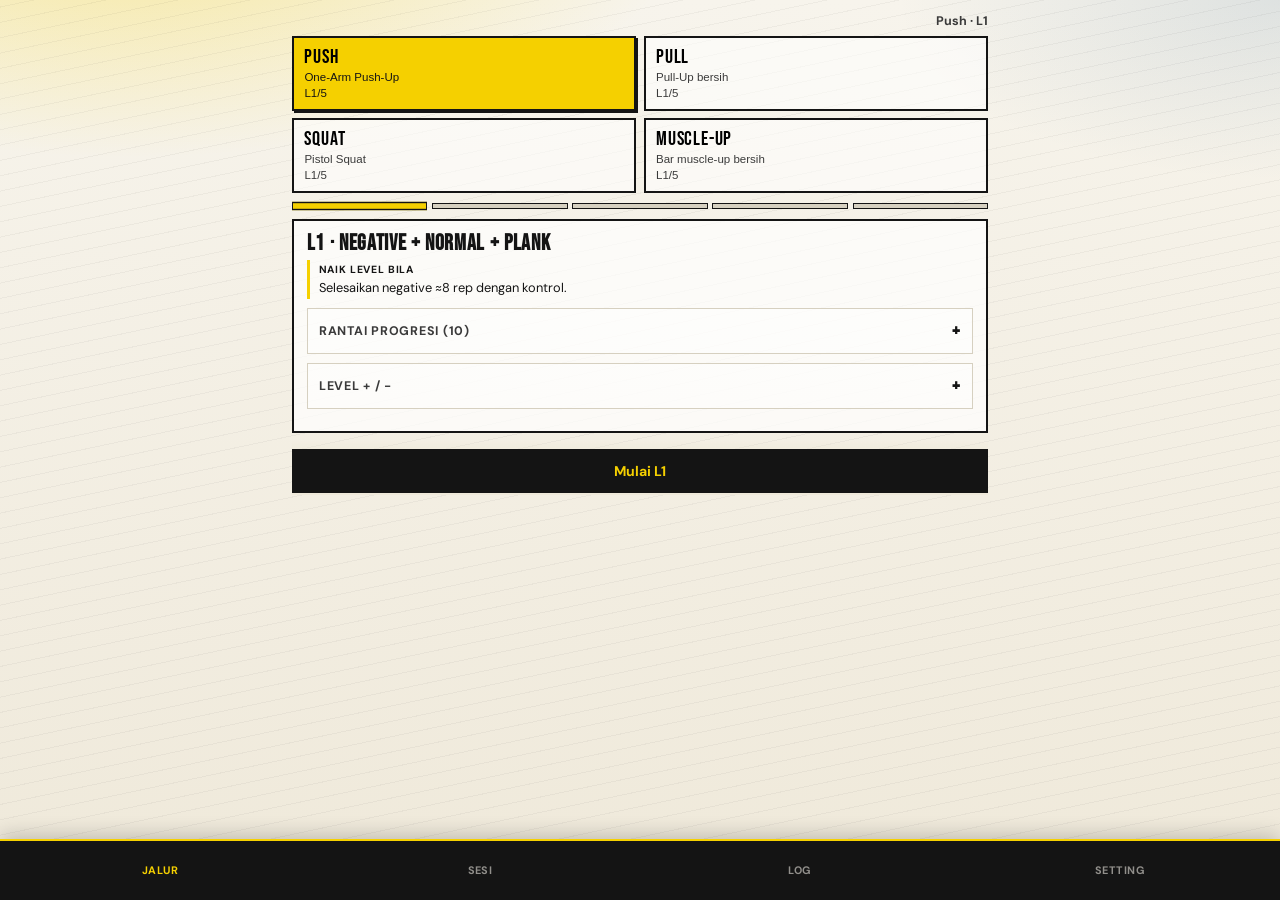
==== commit 1afe1bc3: "feat: settings menu" ====
--- a/index.html
+++ b/index.html
@@ -16,722 +16,7 @@
   <link rel="preconnect" href="https://fonts.googleapis.com" />
   <link rel="preconnect" href="https://fonts.gstatic.com" crossorigin />
   <link href="https://fonts.googleapis.com/css2?family=Bebas+Neue&family=DM+Sans:ital,opsz,wght@0,9..40,400;0,9..40,500;0,9..40,700;1,9..40,400&display=swap" rel="stylesheet" />
-  <style>
-    :root {
-      --ink: #141414;
-      --ink-soft: #3a3a3a;
-      --paper: #f7f4ec;
-      --paper-2: #efe9da;
-      --line: #d6d0c0;
-      --yellow: #f5d000;
-      --yellow-deep: #e0b800;
-      --signal: #1f6b4a;
-      --alert: #b84a2b;
-      --rest: #2a5f8f;
-      --shadow: 0 1px 0 rgba(20, 20, 20, 0.06);
-      --radius: 10px;
-      --font-display: "Bebas Neue", Impact, sans-serif;
-      --font-body: "DM Sans", sans-serif;
-      --max: 720px;
-    }
-
-    * { box-sizing: border-box; }
-    html { scroll-behavior: smooth; -webkit-text-size-adjust: 100%; }
-    body {
-      margin: 0;
-      min-height: 100vh;
-      min-height: 100dvh;
-      font-family: var(--font-body);
-      color: var(--ink);
-      background:
-        radial-gradient(ellipse 80% 50% at 10% -10%, rgba(245, 208, 0, 0.35), transparent 55%),
-        radial-gradient(ellipse 60% 40% at 100% 0%, rgba(42, 95, 143, 0.12), transparent 50%),
-        linear-gradient(180deg, var(--paper) 0%, var(--paper-2) 100%);
-      -webkit-tap-highlight-color: rgba(245, 208, 0, 0.25);
-      touch-action: manipulation;
-    }
-
-    body::before {
-      content: "";
-      position: fixed;
-      inset: 0;
-      pointer-events: none;
-      opacity: 0.04;
-      background-image: repeating-linear-gradient(
-        -12deg,
-        transparent,
-        transparent 14px,
-        var(--ink) 14px,
-        var(--ink) 15px
-      );
-      z-index: 0;
-    }
-
-    .app {
-      position: relative;
-      z-index: 1;
-      max-width: var(--max);
-      margin: 0 auto;
-      padding:
-        calc(0.65rem + env(safe-area-inset-top))
-        calc(0.75rem + env(safe-area-inset-right))
-        calc(5.75rem + env(safe-area-inset-bottom))
-        calc(0.75rem + env(safe-area-inset-left));
-    }
-
-    /* —— Top status —— */
-    .hero {
-      padding: 0.15rem 0 0.45rem;
-      display: flex;
-      align-items: center;
-      justify-content: flex-end;
-    }
-    .hero-level {
-      font-size: 0.78rem;
-      font-weight: 700;
-      color: var(--ink-soft);
-      white-space: nowrap;
-    }
-
-    /* —— Bottom nav —— */
-    .tabs {
-      position: fixed;
-      left: 0;
-      right: 0;
-      bottom: 0;
-      z-index: 30;
-      display: flex;
-      gap: 0;
-      margin: 0;
-      padding:
-        0.35rem
-        env(safe-area-inset-right)
-        calc(0.35rem + env(safe-area-inset-bottom))
-        env(safe-area-inset-left);
-      background: var(--ink);
-      border-top: 2px solid var(--yellow);
-      box-shadow: 0 -4px 20px rgba(0,0,0,0.2);
-    }
-    .tabs::-webkit-scrollbar { display: none; }
-    .tab {
-      flex: 1 1 0;
-      min-height: 48px;
-      border: 0;
-      background: transparent;
-      color: rgba(247, 244, 236, 0.55);
-      font-family: var(--font-body);
-      font-weight: 700;
-      font-size: 0.68rem;
-      letter-spacing: 0.04em;
-      text-transform: uppercase;
-      padding: 0.35rem 0.2rem;
-      cursor: pointer;
-    }
-    .tab[aria-selected="true"] {
-      background: transparent;
-      color: var(--yellow);
-    }
-
-    .panel { display: none; }
-    .panel.active { display: block; }
-
-    h2 {
-      font-family: var(--font-display);
-      font-size: 1.55rem;
-      letter-spacing: 0.03em;
-      margin: 0 0 0.25rem;
-      line-height: 1;
-    }
-    .section-lead {
-      display: none;
-    }
-    .panel-head {
-      display: flex;
-      align-items: baseline;
-      justify-content: space-between;
-      gap: 0.5rem;
-      margin-bottom: 0.65rem;
-    }
-    .panel-head h2 { margin: 0; }
-
-    /* —— Path picker —— */
-    .path-grid {
-      display: grid;
-      grid-template-columns: 1fr 1fr;
-      gap: 0.45rem;
-      margin-bottom: 0.65rem;
-    }
-    .path-btn {
-      text-align: left;
-      border: 2px solid var(--ink);
-      background: rgba(255, 255, 255, 0.55);
-      padding: 0.55rem 0.65rem;
-      cursor: pointer;
-      min-height: 64px;
-    }
-    .path-btn.active {
-      background: var(--yellow);
-      box-shadow: 2px 2px 0 var(--ink);
-    }
-    .path-btn .code {
-      font-family: var(--font-display);
-      font-size: 1.25rem;
-      letter-spacing: 0.04em;
-      display: block;
-      line-height: 1;
-      margin-bottom: 0.15rem;
-    }
-    .path-btn .meta {
-      font-size: 0.72rem;
-      color: var(--ink-soft);
-      line-height: 1.25;
-    }
-    .path-btn.active .meta { color: var(--ink); }
-    .path-btn .meta .rest-warn { color: var(--alert); font-weight: 700; }
-
-    .status-row { display: none; }
-    .pill-stat {
-      border: 1.5px solid var(--ink);
-      padding: 0.25rem 0.5rem;
-      background: rgba(255,255,255,0.5);
-      font-weight: 500;
-      font-size: 0.8rem;
-    }
-
-    /* —— Level —— */
-    .level-track {
-      display: flex;
-      gap: 0.3rem;
-      margin: 0 0 0.65rem;
-    }
-    .level-dot {
-      flex: 1;
-      height: 6px;
-      background: var(--line);
-      border: 1.5px solid var(--ink);
-    }
-    .level-dot.done { background: var(--signal); }
-    .level-dot.current {
-      background: var(--yellow);
-      transform: scaleY(1.4);
-    }
-
-    .level-card {
-      border: 2px solid var(--ink);
-      background: rgba(255, 255, 255, 0.7);
-      padding: 0.75rem 0.8rem 0.85rem;
-      margin-bottom: 0.5rem;
-    }
-    .level-card h3 {
-      font-family: var(--font-display);
-      font-size: 1.35rem;
-      margin: 0 0 0.25rem;
-      letter-spacing: 0.03em;
-      line-height: 1.05;
-    }
-    .level-card > p {
-      margin: 0 0 0.5rem;
-      color: var(--ink-soft);
-      font-size: 0.8rem;
-      line-height: 1.35;
-    }
-    .criteria {
-      border-left: 3px solid var(--yellow);
-      padding: 0.2rem 0 0.2rem 0.55rem;
-      font-size: 0.8rem;
-      line-height: 1.35;
-      margin-bottom: 0.55rem;
-    }
-    .criteria strong { display: block; font-size: 0.65rem; text-transform: uppercase; letter-spacing: 0.08em; margin-bottom: 0.1rem; }
-
-    details.fold {
-      border: 1.5px solid var(--line);
-      background: rgba(255,255,255,0.4);
-      margin-bottom: 0.55rem;
-    }
-    details.fold > summary {
-      list-style: none;
-      cursor: pointer;
-      font-size: 0.78rem;
-      font-weight: 700;
-      text-transform: uppercase;
-      letter-spacing: 0.06em;
-      padding: 0.65rem 0.7rem;
-      color: var(--ink-soft);
-      display: flex;
-      justify-content: space-between;
-      align-items: center;
-      min-height: 44px;
-    }
-    details.fold > summary::-webkit-details-marker { display: none; }
-    details.fold > summary::after { content: "+"; font-family: var(--font-display); font-size: 1.2rem; color: var(--ink); }
-    details.fold[open] > summary::after { content: "−"; }
-    details.fold .fold-body { padding: 0 0.55rem 0.55rem; }
-
-    .sticky-cta {
-      position: sticky;
-      bottom: calc(3.6rem + env(safe-area-inset-bottom));
-      z-index: 15;
-      display: flex;
-      gap: 0.4rem;
-      padding: 0.45rem 0 0.15rem;
-      background: linear-gradient(180deg, transparent, var(--paper-2) 28%);
-    }
-    .sticky-cta .btn { flex: 1; }
-    .sticky-cta .btn.iconish { flex: 0 0 auto; min-width: 48px; padding-left: 0.65rem; padding-right: 0.65rem; }
-
-    .chain {
-      list-style: none;
-      margin: 0 0 1rem;
-      padding: 0;
-      counter-reset: step;
-    }
-    .chain li {
-      counter-increment: step;
-      display: flex;
-      gap: 0.65rem;
-      align-items: baseline;
-      padding: 0.4rem 0;
-      border-bottom: 1px dashed var(--line);
-      font-size: 0.9rem;
-    }
-    .chain li::before {
-      content: counter(step);
-      font-family: var(--font-display);
-      font-size: 1.15rem;
-      min-width: 1.4rem;
-      color: var(--ink-soft);
-    }
-
-    .chain-block { margin: 0; }
-    .chain-table-wrap {
-      border: 1.5px solid var(--ink);
-      background: rgba(255, 255, 255, 0.55);
-      overflow: hidden;
-      max-height: 40vh;
-      overflow-y: auto;
-      -webkit-overflow-scrolling: touch;
-    }
-    .chain-table {
-      width: 100%;
-      border-collapse: collapse;
-      font-size: 0.82rem;
-    }
-    .chain-table thead { display: none; }
-    .chain-table tr {
-      display: grid;
-      grid-template-columns: 1.8rem 1fr;
-      gap: 0 0.3rem;
-      padding: 0.45rem 0.5rem;
-      border-bottom: 1px solid var(--line);
-    }
-    .chain-table tr:last-child { border-bottom: 0; }
-    .chain-table td {
-      border: 0;
-      padding: 0;
-      vertical-align: top;
-      line-height: 1.3;
-    }
-    .chain-table td:first-child { grid-row: 1 / span 2; }
-    .chain-table td:nth-child(3) { grid-column: 2; }
-    .chain-table .num {
-      font-family: var(--font-display);
-      font-size: 1.05rem;
-      color: var(--ink-soft);
-      line-height: 1;
-      display: block;
-    }
-    .chain-table .move-name {
-      font-weight: 700;
-      font-size: 0.84rem;
-      display: inline;
-    }
-    .chain-table .move-desc {
-      display: none;
-      color: var(--ink-soft);
-      font-size: 0.75rem;
-      line-height: 1.35;
-      margin-top: 0.15rem;
-    }
-    details.fold[open] .chain-table .move-desc { display: block; }
-    .chain-table tr.is-focus { background: rgba(245, 208, 0, 0.3); }
-    .chain-table tr.is-focus .num { color: var(--ink); }
-    .chain-table tr.is-done .num { color: var(--signal); }
-    .chain-table tr.is-done .move-name { color: var(--ink-soft); font-weight: 500; }
-    .chain-badge {
-      display: inline-block;
-      margin-left: 0.3rem;
-      vertical-align: middle;
-      font-size: 0.58rem;
-      font-weight: 700;
-      letter-spacing: 0.05em;
-      text-transform: uppercase;
-      border: 1px solid var(--ink);
-      background: var(--yellow);
-      padding: 0.08rem 0.28rem;
-      line-height: 1.2;
-    }
-    .chain-table tr.is-done .chain-badge {
-      background: transparent;
-      color: var(--signal);
-      border-color: var(--signal);
-    }
-
-    .actions {
-      display: flex;
-      flex-wrap: wrap;
-      gap: 0.5rem;
-    }
-    .btn {
-      border: 2px solid var(--ink);
-      background: var(--ink);
-      color: var(--yellow);
-      font-family: var(--font-body);
-      font-weight: 700;
-      font-size: 0.88rem;
-      min-height: 44px;
-      padding: 0.7rem 1rem;
-      cursor: pointer;
-      transition: transform 0.12s, background 0.2s;
-    }
-    .btn:hover { transform: translateY(-1px); }
-    .btn:active { transform: translateY(1px); }
-    .btn.secondary {
-      background: transparent;
-      color: var(--ink);
-    }
-    .btn.secondary:hover { background: rgba(245, 208, 0, 0.3); }
-    .btn.ghost {
-      background: transparent;
-      color: var(--ink-soft);
-      border-color: var(--line);
-    }
-    .btn:disabled {
-      opacity: 0.45;
-      cursor: not-allowed;
-      transform: none;
-    }
-
-    /* —— Workout —— */
-    .session-top {
-      display: flex;
-      align-items: center;
-      justify-content: space-between;
-      gap: 0.5rem;
-      margin-bottom: 0.45rem;
-    }
-    .session-top h2 { margin: 0; font-size: 1.4rem; }
-    .session-progress {
-      margin: 0 0 0.55rem;
-      font-size: 0.78rem;
-      font-weight: 700;
-    }
-    .session-progress .bar { margin-top: 0.3rem; }
-
-    .exercise-list { display: flex; flex-direction: column; gap: 0.35rem; }
-    .exercise {
-      border: 2px solid var(--ink);
-      background: rgba(255,255,255,0.7);
-      transition: background 0.2s, opacity 0.2s;
-    }
-    .exercise:not(.open) {
-      opacity: 0.72;
-    }
-    .exercise.done {
-      background: rgba(31, 107, 74, 0.12);
-      opacity: 0.55;
-    }
-    .exercise.open {
-      opacity: 1;
-      box-shadow: 2px 2px 0 var(--ink);
-    }
-    .exercise-head {
-      display: flex;
-      gap: 0.55rem;
-      align-items: center;
-      padding: 0.55rem 0.65rem;
-      cursor: pointer;
-      width: 100%;
-      border: 0;
-      background: transparent;
-      text-align: left;
-      font: inherit;
-      color: inherit;
-      min-height: 48px;
-    }
-    .check {
-      width: 1.45rem;
-      height: 1.45rem;
-      border: 2px solid var(--ink);
-      flex-shrink: 0;
-      display: grid;
-      place-items: center;
-      background: #fff;
-    }
-    .exercise.done .check {
-      background: var(--signal);
-      border-color: var(--signal);
-    }
-    .exercise.done .check::after {
-      content: "";
-      width: 0.35rem;
-      height: 0.65rem;
-      border: solid #fff;
-      border-width: 0 2.5px 2.5px 0;
-      transform: rotate(45deg) translate(-1px, -1px);
-    }
-    .ex-title { font-weight: 700; font-size: 0.92rem; margin: 0 0 0.1rem; line-height: 1.2; }
-    .ex-meta { font-size: 0.72rem; color: var(--ink-soft); margin: 0; line-height: 1.25; }
-    .ex-desc {
-      margin: 0 0 0.45rem;
-      font-size: 0.82rem;
-      line-height: 1.4;
-      color: var(--ink);
-      border-left: 3px solid var(--yellow);
-      padding-left: 0.55rem;
-    }
-    .ex-cues {
-      margin: 0 0 0.45rem;
-      padding: 0;
-      list-style: none;
-      font-size: 0.75rem;
-      color: var(--ink-soft);
-      line-height: 1.35;
-    }
-    .ex-cues li {
-      padding: 0.12rem 0 0.12rem 0.85rem;
-      position: relative;
-    }
-    .ex-cues li::before {
-      content: "";
-      position: absolute;
-      left: 0;
-      top: 0.45em;
-      width: 0.35rem;
-      height: 0.35rem;
-      background: var(--yellow);
-      border: 1px solid var(--ink);
-    }
-    .ex-body {
-      padding: 0 0.65rem 0.7rem;
-      display: none;
-      border-top: 1px solid var(--line);
-      padding-top: 0.55rem;
-    }
-    .exercise.open .ex-body { display: block; }
-    .ex-fields {
-      display: grid;
-      grid-template-columns: 1fr 1.2fr 0.9fr;
-      gap: 0.35rem;
-      margin-bottom: 0.4rem;
-    }
-    .ex-quick {
-      display: flex;
-      gap: 0.35rem;
-      margin-top: 0.35rem;
-    }
-    .ex-quick .btn { flex: 1; min-height: 42px; font-size: 0.8rem; padding: 0.5rem 0.4rem; }
-    .note-input { min-height: 2.2rem; }
-
-    .schedule-options label {
-      padding: 0.65rem !important;
-    }
-    .schedule-options span { font-size: 0.78rem !important; }
-    .week-chip-row {
-      display: flex;
-      flex-wrap: wrap;
-      gap: 0.3rem;
-    }
-    .week-chip {
-      border: 1.5px solid var(--ink);
-      background: rgba(255,255,255,0.6);
-      padding: 0.3rem 0.45rem;
-      font-size: 0.72rem;
-      line-height: 1.2;
-    }
-    .week-chip strong { display: block; font-size: 0.65rem; text-transform: uppercase; letter-spacing: 0.04em; }
-
-    @media (min-width: 720px) {
-      .section-lead { display: block; margin: 0 0 0.75rem; font-size: 0.9rem; color: var(--ink-soft); }
-      .chain-table .move-desc { display: block; }
-    }
-    label.field {
-      display: flex;
-      flex-direction: column;
-      gap: 0.2rem;
-      font-size: 0.7rem;
-      text-transform: uppercase;
-      letter-spacing: 0.06em;
-      font-weight: 700;
-      color: var(--ink-soft);
-    }
-    label.field input, label.field textarea, .note-input {
-      font: inherit;
-      font-size: 16px; /* cegah auto-zoom iOS */
-      font-weight: 500;
-      text-transform: none;
-      letter-spacing: 0;
-      border: 1.5px solid var(--ink);
-      padding: 0.55rem 0.5rem;
-      background: #fff;
-      color: var(--ink);
-      width: 100%;
-      border-radius: 0;
-    }
-    .note-input { min-height: 2.5rem; resize: vertical; }
-
-    /* —— Rest timer —— */
-    .rest-bar {
-      position: fixed;
-      left: 0;
-      right: 0;
-      bottom: calc(3.35rem + env(safe-area-inset-bottom));
-      z-index: 35;
-      background: var(--ink);
-      color: var(--paper);
-      padding: 0.65rem 0.85rem;
-      display: none;
-      align-items: center;
-      justify-content: space-between;
-      flex-wrap: nowrap;
-      gap: 0.6rem;
-      border-top: 2px solid var(--yellow);
-      animation: slideUp 0.3s ease both;
-    }
-    .rest-bar.on { display: flex; }
-    .rest-time {
-      font-family: var(--font-display);
-      font-size: 2rem;
-      letter-spacing: 0.06em;
-      color: var(--yellow);
-      min-width: 3.8rem;
-      text-align: left;
-      font-variant-numeric: tabular-nums;
-      line-height: 1;
-    }
-    .rest-label { font-size: 0.68rem; text-transform: uppercase; letter-spacing: 0.1em; opacity: 0.75; }
-    .rest-actions { display: flex; gap: 0.35rem; }
-    .rest-actions .btn { min-height: 40px; font-size: 0.78rem; padding: 0.4rem 0.65rem; }
-
-    .bar {
-      height: 5px;
-      background: var(--line);
-      border: 1.5px solid var(--ink);
-      overflow: hidden;
-    }
-    .bar > i {
-      display: block;
-      height: 100%;
-      width: 0%;
-      background: var(--yellow);
-      transition: width 0.35s ease;
-    }
-
-    /* —— History / schedule —— */
-    .log-item {
-      border-bottom: 1px solid var(--line);
-      padding: 0.5rem 0;
-      font-size: 0.84rem;
-    }
-    .log-item time {
-      font-weight: 700;
-      display: block;
-      margin-bottom: 0.1rem;
-      font-size: 0.75rem;
-      color: var(--ink-soft);
-    }
-    .empty {
-      color: var(--ink-soft);
-      font-size: 0.85rem;
-      padding: 0.75rem 0;
-    }
-
-    .schedule-options {
-      display: grid;
-      gap: 0.4rem;
-      margin-bottom: 0.65rem;
-    }
-    .schedule-options label {
-      display: flex;
-      gap: 0.7rem;
-      align-items: flex-start;
-      border: 2px solid var(--ink);
-      padding: 0.85rem;
-      background: rgba(255,255,255,0.55);
-      cursor: pointer;
-      transition: background 0.2s;
-    }
-    .schedule-options label:has(input:checked) {
-      background: rgba(245, 208, 0, 0.35);
-      box-shadow: 3px 3px 0 var(--ink);
-    }
-    .schedule-options input { margin-top: 0.2rem; accent-color: var(--ink); }
-    .schedule-options strong { display: block; margin-bottom: 0.2rem; }
-    .schedule-options span { font-size: 0.85rem; color: var(--ink-soft); line-height: 1.4; }
-
-    .baseline {
-      list-style: none;
-      margin: 0;
-      padding: 0;
-    }
-    .baseline li {
-      display: flex;
-      gap: 0.65rem;
-      align-items: center;
-      padding: 0.55rem 0;
-      border-bottom: 1px dashed var(--line);
-      font-size: 0.92rem;
-    }
-    .baseline input {
-      width: 1.15rem;
-      height: 1.15rem;
-      accent-color: var(--signal);
-    }
-
-    .toast {
-      position: fixed;
-      top: 1rem;
-      left: 50%;
-      transform: translateX(-50%) translateY(-120%);
-      background: var(--ink);
-      color: var(--yellow);
-      padding: 0.65rem 1.1rem;
-      font-weight: 700;
-      font-size: 0.88rem;
-      z-index: 40;
-      transition: transform 0.3s ease;
-      border: 2px solid var(--yellow);
-      max-width: 90vw;
-      text-align: center;
-    }
-    .toast.show { transform: translateX(-50%) translateY(0); }
-
-    .footer-note {
-      margin-top: 1.25rem;
-      margin-bottom: 0.25rem;
-      font-size: 0.72rem;
-      color: var(--ink-soft);
-      line-height: 1.4;
-      text-align: center;
-    }
-    .footer-note a { color: var(--rest); }
-
-    @keyframes rise {
-      from { opacity: 0; transform: translateY(12px); }
-      to { opacity: 1; transform: translateY(0); }
-    }
-    @keyframes slideUp {
-      from { transform: translateY(100%); }
-      to { transform: translateY(0); }
-    }
-
-    @media (prefers-reduced-motion: reduce) {
-      *, *::before, *::after {
-        animation-duration: 0.01ms !important;
-        transition-duration: 0.01ms !important;
-      }
-    }
-  </style>
+  <link rel="stylesheet" href="css/main.css" />
 </head>
 <body>
   <div class="app">
@@ -750,34 +35,38 @@
       <div id="workoutView"></div>
     </section>
 
-    <!-- SCHEDULE -->
-    <section id="panel-schedule" class="panel" role="tabpanel">
-      <div class="panel-head"><h2>Jadwal</h2></div>
-      <div class="schedule-options" id="scheduleOptions"></div>
-      <div id="weekPreview"></div>
-      <div id="baselineBlock" style="margin-top:0.65rem"></div>
-    </section>
-
     <!-- HISTORY -->
     <section id="panel-history" class="panel" role="tabpanel">
       <div class="panel-head"><h2>Riwayat</h2></div>
+      <div id="historyCalendar" class="log-calendar" aria-label="Kalender latihan"></div>
       <div id="historyList"></div>
-      <div class="actions" style="margin-top:0.65rem">
+      <div class="actions history-actions">
+        <button type="button" class="btn secondary" id="btnExportHistory">Export</button>
+        <button type="button" class="btn secondary" id="btnImportHistory">Import</button>
         <button type="button" class="btn ghost" id="btnReset">Reset data</button>
+        <input type="file" id="importHistoryFile" accept="application/json,.json" hidden />
       </div>
     </section>
 
-    <p class="footer-note">
-      Ringkasan program Yellow Dude / Gravgear —
-      <a href="https://yellowdude.co" target="_blank" rel="noopener">yellowdude.co</a>.
-    </p>
+    <!-- SETTINGS -->
+    <section id="panel-settings" class="panel" role="tabpanel">
+      <div class="panel-head"><h2 id="settingsTitle">Setting</h2></div>
+      <div id="settingsMenu" class="settings-menu"></div>
+      <div id="settingsSchedule" class="settings-sub" hidden>
+        <div class="schedule-options" id="scheduleOptions"></div>
+        <div id="weekPreview"></div>
+        <div id="baselineBlock" style="margin-top:0.65rem"></div>
+      </div>
+      <div id="settingsAbout" class="settings-sub about-card" hidden></div>
+    </section>
+
   </div>
 
   <nav class="tabs" role="tablist" aria-label="Navigasi utama">
     <button class="tab" role="tab" aria-selected="true" data-tab="home">Jalur</button>
     <button class="tab" role="tab" aria-selected="false" data-tab="workout">Sesi</button>
-    <button class="tab" role="tab" aria-selected="false" data-tab="schedule">Jadwal</button>
     <button class="tab" role="tab" aria-selected="false" data-tab="history">Log</button>
+    <button class="tab" role="tab" aria-selected="false" data-tab="settings">Setting</button>
   </nav>
 
   <div class="rest-bar" id="restBar" aria-live="polite">
@@ -793,1256 +82,6 @@
 
   <div class="toast" id="toast" role="status"></div>
 
-  <script>
-    /** Naikkan angka ini saat bentuk data berubah; tambah step di MIGRATIONS. */
-    const SCHEMA_VERSION = 1;
-
-    const STORAGE = {
-      meta: "yd-calisthenics-tracker:meta",
-      master: "yd-calisthenics-tracker:master-v1",
-      history: "yd-calisthenics-tracker:history-v1",
-      session: "yd-calisthenics-tracker:session-v1",
-    };
-    const LEGACY_STORAGE_KEY = "yd-calisthenics-tracker-v1";
-
-    /** Deskripsi gerakan (ringkas) — dipakai di rantai progresi & sesi */
-    const MOVE_GUIDE = {
-      "plank hold": {
-        desc: "Tahan posisi tubuh lurus seperti papan untuk melatih core, bahu, dan glute. Fondasi kontrol tubuh sebelum push-up.",
-        cues: ["Badan satu garis kepala-tumit", "Scapula protracted (dorong lantai)", "Jangan biarkan pinggang melorot atau naik (pike)"],
-      },
-      "scapula push-ups": {
-        desc: "Lengan tetap lurus; gerakan hanya dari shoulder blade. Melatih stabilitas bahu untuk push-up yang aman.",
-        cues: ["Lengan terkunci lurus", "Retraksi lalu protraksi scapula", "Core tetap kencang"],
-      },
-      "negative push-ups": {
-        desc: "Fokus fase turun (eksentrik) secara lambat untuk membangun kekuatan sebelum push-up penuh.",
-        cues: ["Turun 3-5 detik merata", "Dada mendekati lantai dengan kontrol", "Naik boleh dibantu lutut / dorong ke atas"],
-      },
-      "normal push-ups": {
-        desc: "Push-up standar: tubuh lurus, tangan selebar bahu. Gerakan dasar kekuatan dorong tubuh.",
-        cues: ["Siku ~45° dari badan", "Core & glute aktif", "Dada hampir menyentuh lantai"],
-      },
-      "wide push-ups": {
-        desc: "Tangan lebih lebar dari bahu untuk menekankan dada dan bahu depan.",
-        cues: ["Tangan lebih lebar dari bahu", "Jaga garis tubuh", "Jangan biarkan bahu collaps"],
-      },
-      "diamond push-ups": {
-        desc: "Tangan rapat membentuk 'berlian'; beban lebih ke trisep dan dada dalam.",
-        cues: ["Ibu jari & telunjuk saling dekat", "Siku mendekat ke tubuh", "Core tetap kencang"],
-      },
-      "tricep extensions": {
-        desc: "Variasi dorong yang menekankan ekstensi siku untuk memperkuat trisep sebagai pendukung OAPU.",
-        cues: ["Gerakan dari siku, bukan bahu", "ROM penuh yang nyaman", "Jaga tulang belakang netral"],
-      },
-      "explosive push-ups": {
-        desc: "Push-up eksplosif untuk power. Dorong keras hingga tangan lepas / clap jika mampu.",
-        cues: ["Turun terkontrol, dorong cepat", "Mendarat dengan siku sedikit tekuk", "Mulai tanpa clap jika perlu"],
-      },
-      "archer push-ups": {
-        desc: "Satu lengan bekerja lebih berat sementara lengan lain melurus; jembatan menuju one-arm push-up.",
-        cues: ["Beban di lengan yang menekuk", "Lengan 'bow' hampir lurus", "Ganti sisi merata"],
-      },
-      "one-arm push-ups": {
-        desc: "Push-up satu lengan. Stance kaki lebar membantu balance; core harus sangat stabil.",
-        cues: ["Kaki lebar untuk stabilitas", "Bahu relatif sejajar (miring sedikit OK)", "Hindari rotasi berlebih"],
-      },
-      "warm-up: band pull-aparts / pull-downs": {
-        desc: "Pemanasan bahu & punggung dengan band: pull-apart overhead/horizontal dan pull-down.",
-        cues: ["Bahu turun, jangan shrug", "Kontrol tarikan & kembali", "Band ringan, fokus aktivasi"],
-      },
-      "bent-over rows": {
-        desc: "Tarikan horizontal (barbell/band) untuk membangun kekuatan punggung sebelum pull-up.",
-        cues: ["Punggung netral, hing hing", "Tarik ke tulang rusuk bawah", "Scapula retraksi di puncak"],
-      },
-      "passive hang": {
-        desc: "Gantung santai dengan lengan lurus untuk grip, bahu, dan toleransi hang.",
-        cues: ["Pakai semua jari termasuk kelingking", "Bahu rileks (active/passive sesuai tujuan)", "Kaki rileks, napas tenang"],
-      },
-      "scapula pull-ups": {
-        desc: "Dari dead hang, gerakkan hanya scapula (retraction + depression) tanpa menekuk siku.",
-        cues: ["Lengan tetap lurus", "Tarik bahu ke bawah-belakang", "Kontrol turun ke hang pasif"],
-      },
-      "australian pull-ups": {
-        desc: "Inverted row di bar rendah. Semakin horizontal tubuh, semakin sulit.",
-        cues: ["Badan lurus seperti papan", "Tarik dada ke bar", "Atur sudut kaki untuk progresi"],
-      },
-      "negative pull-ups": {
-        desc: "Mulai di atas bar, turun lambat ke hang. Membangun kekuatan eksentrik menuju pull-up.",
-        cues: ["Turun 5-10 detik", "Kontrol sepanjang ROM", "Naik bisa lompat / step-up"],
-      },
-      "band-assisted pull-ups": {
-        desc: "Pull-up dengan bantuan resistance band. Kurangi ketebalan band seiring kuat.",
-        cues: ["Dead hang penuh di bawah", "Tarik dada ke bar", "Jangan kick berlebihan"],
-      },
-      "pull-ups": {
-        desc: "Pull-up penuh dari dead hang hingga dagu melewati bar, dengan kontrol.",
-        cues: ["Mulai dead hang", "Core kencang (hindari swing besar)", "Turun penuh tiap rep"],
-      },
-      "australian + scapula (superset)": {
-        desc: "Superset: Australian pull-up lalu scapula pull-up tanpa istirahat antar keduanya.",
-        cues: ["Australian dulu untuk volume", "Scapula untuk kontrol bahu", "Istirahat hanya setelah keduanya"],
-      },
-      "bodyweight squats": {
-        desc: "Squat dua kaki standar untuk pola gerak, volume, dan daya tahan kaki.",
-        cues: ["Beban di tengah kaki (lebih ke tumit)", "Lutut sejajar jari kaki", "Dada tetap terbuka"],
-      },
-      "narrow-stance squats": {
-        desc: "Squat dengan stance sempit untuk menuntut kontrol balance dan mobilitas lebih tinggi.",
-        cues: ["Kaki lebih rapat dari biasa", "Jaga tumit mentok lantai", "Turun terkontrol"],
-      },
-      "deep squats": {
-        desc: "Squat dalam (di bawah parallel) untuk ROM dan kekuatan di posisi rendah. Jika kaku, utamakan mobility.",
-        cues: ["Turun sedalam yang aman", "Punggung tidak melengkung ekstrem", "Bisa pegang beban ringan untuk counterbalance"],
-      },
-      "bulgarian split squats": {
-        desc: "Squat satu kaki dengan kaki belakang di elevasi. Melatih kekuatan unilateral.",
-        cues: ["Mayoritas beban di kaki depan (~90%)", "Lutut depan mengikuti jari kaki", "Badan sedikit condong ke depan OK"],
-      },
-      "cossack squats": {
-        desc: "Squat lateral ke satu sisi dengan kaki lain lurus. Melatih ROM pinggul dan kekuatan samping.",
-        cues: ["Turun ke satu sisi penuh", "Kaki lain tetap lurus / tumit boleh angkat", "Ganti sisi merata"],
-      },
-      "pistol easier variant (box / assisted / eccentric)": {
-        desc: "Variasi lebih mudah menuju pistol: box pistol, dibantu pegangan, atau turun eksentrik lambat.",
-        cues: ["Pilih variasi yang formnya bersih", "Lutut tidak collapse ke dalam", "Kaki bebas tidak menyentuh lantai"],
-      },
-      "pistol easier variant": {
-        desc: "Variasi pistol yang dimudahkan (box / assisted / eccentric) untuk volume setelah attempt penuh.",
-        cues: ["Kualitas lebih penting dari kedalaman ekstrem", "Tekanan kaki merata (jari-tumit)", "Hindari knee valgus"],
-      },
-      "pistol squats": {
-        desc: "Squat satu kaki penuh dengan kaki lain terangkat. Butuh kekuatan, balance, dan mobilitas.",
-        cues: ["Lengan ke depan untuk balance", "Turun & naik terkontrol", "Kaki bebas tidak menyentuh lantai"],
-      },
-      "standard pull-ups": {
-        desc: "Pull-up bersih sebagai fondasi tinggi tarikan untuk muscle-up.",
-        cues: ["Rep bersih > volume longgar", "Hollow body membantu stabilitas", "Full hang tiap rep"],
-      },
-      "chest-to-bar / high pull-ups": {
-        desc: "Tarik hingga dada mendekati / menyentuh bar. Melatih tinggi yang dibutuhkan untuk transisi muscle-up.",
-        cues: ["Tarik eksplosif ke atas", "Dada ke bar, bukan hanya dagu", "Turun terkontrol"],
-      },
-      "high / chest-to-bar pull-ups": {
-        desc: "Variasi high pull untuk menghubungkan power pull dengan zona transisi.",
-        cues: ["Momentum tetap ke atas, bukan ke belakang", "Wajah menghadap depan", "Kaki rapat, hindari kick berlebih"],
-      },
-      "high pull-ups": {
-        desc: "Pull eksplosif setinggi mungkin di atas garis dada untuk membuka ruang flip.",
-        cues: ["Power di awal tarikan", "Bar dekat ke tubuh", "Latihan juga dengan jumping pull-up jika perlu"],
-      },
-      "explosive pull-ups (high)": {
-        desc: "Pull-up eksplosif dengan target tinggi maksimal sebelum mencoba muscle-up penuh.",
-        cues: ["Dead hang → tarik cepat", "Usahakan sternum ke bar", "Kualitas tiap rep"],
-      },
-      "band-assisted dips": {
-        desc: "Dip di bar/parallel dengan bantuan band untuk membangun kekuatan dorong di atas bar.",
-        cues: ["Lutut tetap extended pada band", "Turun hingga bahu ~ setinggi siku", "Jangan shrug berlebih"],
-      },
-      "negative dips": {
-        desc: "Fase turun dip secara lambat untuk kekuatan di posisi bawah (titik kritis muscle-up).",
-        cues: ["Turun 3-5+ detik", "Usahakan lebih dalam dari parallel", "Naik boleh dibantu"],
-      },
-      "straight bar dips": {
-        desc: "Dip di satu bar lurus; tubuh bergeser dari condong ke tegak. Spesifik untuk finish muscle-up.",
-        cues: ["Mulai dari support di atas bar", "Turun dalam, press ke atas tall", "Bar dekat ke tubuh"],
-      },
-      "straight bar dips (deep)": {
-        desc: "Straight bar dip dengan penekanan kedalaman bahu mendekati bar.",
-        cues: ["Bahu mendekati bar di bawah", "Press full lockout", "Kontrol, bukan bounce"],
-      },
-      "bar lean-overs": {
-        desc: "Drill transisi: condongkan dada melewati bar dan latih 'flip' pergelangan / posisi siku di atas bar.",
-        cues: ["Mulai dari negative lean jika perlu", "Dada ke depan atas bar", "Hindari chicken-wing satu sisi"],
-      },
-      "bar lean-overs / assisted muscle-up": {
-        desc: "Gabungan drill lean-over dan muscle-up dibantu (band/lompat) untuk menyambung pull-flip-press.",
-        cues: ["Tinggi pull dulu, baru flip", "Tekan ke bawah pada bar", "Satu rangkaian mulus"],
-      },
-      "jumping / band-assisted muscle-ups": {
-        desc: "Muscle-up dengan lompatan atau band agar pola gerak penuh terlatih sebelum kekuatan murni cukup.",
-        cues: ["Swing/hollow → pull → flip → press", "Bantuan seminimal mungkin", "Full stretch di bawah untuk power"],
-      },
-      "hollow body hold": {
-        desc: "Tahan posisi hollow (punggung bawah ke lantai, kaki & bahu sedikit angkat) untuk core muscle-up.",
-        cues: ["Lower back menempel lantai", "Tulang rusuk turun", "Napas tetap mengalir"],
-      },
-      "hanging leg raise": {
-        desc: "Angkat kaki dari hang untuk core kompresi dan kontrol tubuh di bar.",
-        cues: ["Minimal swing", "Progress: tuck → straight", "Scapula stabil saat angkat"],
-      },
-      "hollow + hanging leg raise": {
-        desc: "Finisher core: hollow hold dilanjut hanging leg raise.",
-        cues: ["Hollow berkualitas dulu", "HLR tanpa mengayun liar", "Istirahat setelah keduanya"],
-      },
-      "core finisher (hollow / hlr)": {
-        desc: "Penutup sesi: hollow hold dan/atau hanging leg raise untuk stamina core.",
-        cues: ["Form > jumlah", "Jaga hang aktif", "Akhiri sebelum form rusak"],
-      },
-      "muscle-up attempts (quality)": {
-        desc: "Attempt muscle-up penuh dengan fokus kualitas: swing/hollow → pull keras → lean/flip → press tall.",
-        cues: ["Jangan kejar volume jelek", "Reset tiap attempt", "Jika gagal, perbaiki fase yang pecah"],
-      },
-    };
-
-    function normalizeMoveKey(name) {
-      return String(name || "")
-        .toLowerCase()
-        .replace(/\s+/g, " ")
-        .trim();
-    }
-
-    function guideFor(name) {
-      const key = normalizeMoveKey(name);
-      if (MOVE_GUIDE[key]) return MOVE_GUIDE[key];
-      // fuzzy: cari key yang terkandung di nama / sebaliknya
-      const hit = Object.keys(MOVE_GUIDE).find(
-        (k) => key.includes(k) || k.includes(key)
-      );
-      return hit
-        ? MOVE_GUIDE[hit]
-        : {
-            desc: "Lakukan dengan kontrol penuh. Utamakan form bersih sebelum menambah volume.",
-            cues: ["ROM penuh yang aman", "Napas teratur", "Stop jika nyeri tajam"],
-          };
-    }
-
-    const PROGRAMS = {
-      push: {
-        id: "push",
-        name: "Push",
-        goal: "One-Arm Push-Up",
-        blurb: "Dari plank & negative hingga OAPU.",
-        maxLevel: 5,
-        chain: [
-          "Plank hold",
-          "Scapula push-ups",
-          "Negative push-ups",
-          "Normal push-ups",
-          "Wide push-ups",
-          "Diamond push-ups",
-          "Tricep extensions",
-          "Explosive push-ups",
-          "Archer push-ups",
-          "One-arm push-ups",
-        ],
-        levels: {
-          1: {
-            focus: "Negative + normal + plank",
-            advance: "Selesaikan negative ≈8 rep dengan kontrol.",
-            exercises: [
-              { name: "Negative push-ups", sets: 3, reps: "8", tempo: "4s turun", rest: 120, note: "Turun 3-5 detik, form lurus." },
-              { name: "Normal push-ups", sets: 3, reps: "sebisanya", tempo: "2-0-1-0", rest: 120 },
-              { name: "Plank hold", sets: 3, reps: "30-60s", tempo: "hold", rest: 90 },
-            ],
-          },
-          2: {
-            focus: "Normal + diamond + plank",
-            advance: "≈12 normal push-up form bersih.",
-            exercises: [
-              { name: "Normal push-ups", sets: 3, reps: "12", tempo: "2-0-1-0", rest: 120 },
-              { name: "Diamond push-ups", sets: 3, reps: "8-10", tempo: "2-0-1-0", rest: 120 },
-              { name: "Plank hold", sets: 3, reps: "60s", tempo: "hold", rest: 90 },
-            ],
-          },
-          3: {
-            focus: "Wide / diamond / explosive",
-            advance: "Selesaikan semua set/rep level ini.",
-            exercises: [
-              { name: "Wide push-ups", sets: 3, reps: "8-10", tempo: "2-0-1-0", rest: 120 },
-              { name: "Diamond push-ups", sets: 3, reps: "10-12", tempo: "2-0-1-0", rest: 120 },
-              { name: "Explosive push-ups", sets: 3, reps: "6", tempo: "1010", rest: 120 },
-              { name: "Tricep extensions", sets: 3, reps: "8", tempo: "2-0-1-0", rest: 90 },
-            ],
-          },
-          4: {
-            focus: "Archer + volume + plank 60s",
-            advance: "Set/rep selesai + plank 1 menit bersih.",
-            exercises: [
-              { name: "Archer push-ups", sets: 3, reps: "4 / lengan", tempo: "2-0-1-0", rest: 150 },
-              { name: "Diamond push-ups", sets: 3, reps: "10", tempo: "2-0-1-0", rest: 120 },
-              { name: "Normal push-ups", sets: 3, reps: "10", tempo: "2-0-1-0", rest: 120 },
-              { name: "Plank hold", sets: 3, reps: "60s", tempo: "hold", rest: 90 },
-            ],
-          },
-          5: {
-            focus: "One-arm push-ups (fokus utama)",
-            advance: "Selesaikan routine; naikkan rep OAPU bertahap.",
-            exercises: [
-              { name: "One-arm push-ups", sets: 4, reps: "2-5 / lengan", tempo: "2-0-1-0", rest: 180 },
-              { name: "Archer push-ups", sets: 3, reps: "4 / lengan", tempo: "2-0-1-0", rest: 120 },
-              { name: "Diamond push-ups", sets: 3, reps: "8", tempo: "2-0-1-0", rest: 120 },
-              { name: "Plank hold", sets: 2, reps: "60s", tempo: "hold", rest: 90 },
-            ],
-          },
-        },
-      },
-      pull: {
-        id: "pull",
-        name: "Pull",
-        goal: "Pull-Up bersih",
-        blurb: "Hang, row, assisted, hingga pull-up penuh.",
-        maxLevel: 5,
-        chain: [
-          "Bent-over rows",
-          "Passive hang",
-          "Scapula pull-ups",
-          "Australian pull-ups",
-          "Negative pull-ups",
-          "Band-assisted pull-ups",
-          "Pull-ups",
-        ],
-        warmup: ["Banded overhead pull-aparts", "Banded horizontal pull-aparts", "Banded pull-downs"],
-        levels: {
-          1: {
-            focus: "Rows + passive hang",
-            advance: "Row ≈30-40 kg sesuai set/rep + hang ~60s.",
-            exercises: [
-              { name: "Warm-up: band pull-aparts / pull-downs", sets: 2, reps: "12-15", tempo: "smooth", rest: 45 },
-              { name: "Bent-over rows", sets: 3, reps: "12-15", tempo: "2-0-1-0", rest: 180 },
-              { name: "Passive hang", sets: 3, reps: "30-60s", tempo: "hold", rest: 90 },
-            ],
-          },
-          2: {
-            focus: "Australian + scapula",
-            advance: "Australian hampir horizontal, set/rep terpenuhi.",
-            exercises: [
-              { name: "Australian pull-ups", sets: 3, reps: "10-12", tempo: "2-0-1-0", rest: 120 },
-              { name: "Scapula pull-ups", sets: 3, reps: "10-12", tempo: "2-0-1-0", rest: 90 },
-              { name: "Passive hang", sets: 2, reps: "45-60s", tempo: "hold", rest: 90 },
-            ],
-          },
-          3: {
-            focus: "Band-assisted + Australian + scapula",
-            advance: "Band tipis (~10 kg) masih cukup untuk target.",
-            exercises: [
-              { name: "Band-assisted pull-ups", sets: 3, reps: "6-8", tempo: "2-0-1-0", rest: 150 },
-              { name: "Australian pull-ups", sets: 3, reps: "10-12", tempo: "2-0-1-0", rest: 120 },
-              { name: "Scapula pull-ups", sets: 3, reps: "10-12", tempo: "2-0-1-0", rest: 90 },
-            ],
-          },
-          4: {
-            focus: "Negative panjang + assisted",
-            advance: "5× negative ~10 detik → siap pull-up penuh.",
-            exercises: [
-              { name: "Negative pull-ups", sets: 5, reps: "1", tempo: "8-10s turun", rest: 90 },
-              { name: "Band-assisted pull-ups", sets: 3, reps: "6-8", tempo: "2-0-1-0", rest: 150 },
-              { name: "Australian pull-ups", sets: 3, reps: "8-10", tempo: "2-0-1-0", rest: 120 },
-              { name: "Passive hang", sets: 2, reps: "30s", tempo: "hold", rest: 60 },
-            ],
-          },
-          5: {
-            focus: "Pull-ups + volume pendukung",
-            advance: "Naikkan volume bertahap (mis. 3×3 → 3×4).",
-            exercises: [
-              { name: "Pull-ups", sets: 5, reps: "2-5", tempo: "2-0-1-0", rest: 180 },
-              { name: "Band-assisted pull-ups", sets: 3, reps: "8-10", tempo: "2-0-1-0", rest: 150 },
-              { name: "Australian + scapula (superset)", sets: 3, reps: "8 + 8", tempo: "2-0-1-0", rest: 150 },
-              { name: "Passive hang", sets: 2, reps: "30-45s", tempo: "hold", rest: 60 },
-            ],
-          },
-        },
-      },
-      squat: {
-        id: "squat",
-        name: "Squat",
-        goal: "Pistol Squat",
-        blurb: "Bilateral → unilateral → pistol penuh.",
-        maxLevel: 5,
-        chain: [
-          "Bodyweight squats",
-          "Narrow-stance squats",
-          "Deep squats",
-          "Bulgarian split squats",
-          "Cossack squats",
-          "Pistol easier variants",
-          "Pistol squats",
-        ],
-        levels: {
-          1: {
-            focus: "Narrow + deep + BW squat",
-            advance: "Routine selesai. Deep sulit? Fokus mobility dulu.",
-            exercises: [
-              { name: "Narrow-stance squats", sets: 3, reps: "12", tempo: "2-0-1-0", rest: 120 },
-              { name: "Deep squats", sets: 3, reps: "12", tempo: "2-0-1-0", rest: 120 },
-              { name: "Bodyweight squats", sets: 3, reps: "15", tempo: "2-0-1-0", rest: 90 },
-            ],
-          },
-          2: {
-            focus: "Bulgarian + deep / narrow",
-            advance: "≈6 Bulgarian split squat per kaki.",
-            exercises: [
-              { name: "Bulgarian split squats", sets: 3, reps: "6 / kaki", tempo: "3010", rest: 150 },
-              { name: "Deep squats", sets: 3, reps: "10", tempo: "3010", rest: 120 },
-              { name: "Narrow-stance squats", sets: 3, reps: "10", tempo: "2-0-1-0", rest: 90 },
-            ],
-          },
-          3: {
-            focus: "Cossack + Bulgarian + deep",
-            advance: "≈6 Cossack per sisi + sisa workout.",
-            exercises: [
-              { name: "Cossack squats", sets: 3, reps: "6 / sisi", tempo: "2-0-1-0", rest: 120 },
-              { name: "Bulgarian split squats", sets: 3, reps: "8 / kaki", tempo: "2-0-1-0", rest: 150 },
-              { name: "Deep squats", sets: 3, reps: "10-12", tempo: "3010", rest: 120 },
-            ],
-          },
-          4: {
-            focus: "Variasi pistol mudah + unilateral",
-            advance: "≈10 rep variasi mudah (atau eccentric ~4s) → coba pistol.",
-            exercises: [
-              { name: "Pistol easier variant (box / assisted / eccentric)", sets: 3, reps: "8-10 / kaki", tempo: "3010 / 4s", rest: 120 },
-              { name: "Cossack squats", sets: 3, reps: "8 / sisi", tempo: "2-0-1-0", rest: 100 },
-              { name: "Bulgarian split squats", sets: 3, reps: "10 / kaki", tempo: "2-0-1-0", rest: 120 },
-              { name: "Deep squats", sets: 2, reps: "12", tempo: "3010", rest: 100 },
-            ],
-          },
-          5: {
-            focus: "Pistol + volume pendukung",
-            advance: "Target bertahap hingga ~8 pistol per kaki.",
-            exercises: [
-              { name: "Pistol squats", sets: 3, reps: "3-8 / kaki", tempo: "2020", rest: 150 },
-              { name: "Pistol easier variant", sets: 2, reps: "6 / kaki", tempo: "3010", rest: 120 },
-              { name: "Cossack squats", sets: 3, reps: "8 / sisi", tempo: "2-0-1-0", rest: 100 },
-              { name: "Deep squats", sets: 3, reps: "10", tempo: "3010", rest: 100 },
-            ],
-          },
-        },
-      },
-      muscleup: {
-        id: "muscleup",
-        name: "Muscle-up",
-        goal: "Bar muscle-up bersih",
-        blurb: "Pull → flip → push. Weekly L1-3 atau 5-level routine.",
-        maxLevel: 5,
-        chain: [
-          "Standard pull-ups",
-          "Chest-to-bar / high pull-ups",
-          "Band-assisted dips",
-          "Negative / straight bar dips",
-          "Bar lean-overs",
-          "Assisted / jumping muscle-ups",
-          "Hollow + hanging leg raise",
-          "Full muscle-up",
-        ],
-        levels: {
-          1: {
-            focus: "Base — kekuatan & kontrol dasar",
-            advance: "Form bersih di semua gerakan; siap naik jika pull & dip stabil.",
-            exercises: [
-              { name: "Standard pull-ups", sets: 5, reps: "3-5", tempo: "31X1", rest: 90 },
-              { name: "Band-assisted dips", sets: 4, reps: "6-8", tempo: "2121", rest: 60 },
-              { name: "Bar lean-overs", sets: 4, reps: "6", tempo: "2121", rest: 45 },
-              { name: "Hollow body hold", sets: 4, reps: "20s", tempo: "hold", rest: 30 },
-              { name: "Plank hold", sets: 3, reps: "40s", tempo: "hold", rest: 30 },
-            ],
-          },
-          2: {
-            focus: "Explosive pull + transisi",
-            advance: "Chest-to-bar / high pull terasa; dip lebih dalam.",
-            exercises: [
-              { name: "Chest-to-bar / high pull-ups", sets: 5, reps: "3-5", tempo: "20X1", rest: 90 },
-              { name: "Negative dips", sets: 4, reps: "5-6", tempo: "4010", rest: 60 },
-              { name: "Band-assisted dips", sets: 3, reps: "8", tempo: "2121", rest: 60 },
-              { name: "Bar lean-overs", sets: 4, reps: "6", tempo: "2121", rest: 45 },
-              { name: "Hollow body hold", sets: 4, reps: "30-40s", tempo: "hold", rest: 30 },
-            ],
-          },
-          3: {
-            focus: "Knocking — timing & flip",
-            advance: "Hubungkan pull-flip-press di bawah fatigue.",
-            exercises: [
-              { name: "High / chest-to-bar pull-ups", sets: 5, reps: "4-5", tempo: "20X1", rest: 90 },
-              { name: "Straight bar dips", sets: 4, reps: "6-8", tempo: "2121", rest: 75 },
-              { name: "Bar lean-overs / assisted muscle-up", sets: 4, reps: "4-6", tempo: "controlled", rest: 60 },
-              { name: "Hanging leg raise", sets: 3, reps: "8-10", tempo: "2-0-1-0", rest: 45 },
-              { name: "Hollow body hold", sets: 3, reps: "30s", tempo: "hold", rest: 30 },
-            ],
-          },
-          4: {
-            focus: "5-level routine — hampir utuh",
-            advance: "Semua gerakan selesai form baik, tanpa rest ekstra.",
-            exercises: [
-              { name: "Explosive pull-ups (high)", sets: 5, reps: "3-4", tempo: "X", rest: 120 },
-              { name: "Straight bar dips (deep)", sets: 4, reps: "8-10", tempo: "2121", rest: 90 },
-              { name: "Jumping / band-assisted muscle-ups", sets: 5, reps: "2-4", tempo: "smooth", rest: 120 },
-              { name: "Bar lean-overs", sets: 3, reps: "6", tempo: "2121", rest: 45 },
-              { name: "Hollow + hanging leg raise", sets: 3, reps: "30s + 8", tempo: "mix", rest: 45 },
-            ],
-          },
-          5: {
-            focus: "Siap attempt muscle-up",
-            advance: "Level 5 bersih ≈ attempt pertama yang rapi.",
-            exercises: [
-              { name: "Muscle-up attempts (quality)", sets: 6, reps: "1-2", tempo: "full sequence", rest: 150 },
-              { name: "High pull-ups", sets: 3, reps: "4", tempo: "20X1", rest: 90 },
-              { name: "Straight bar dips", sets: 3, reps: "8", tempo: "2121", rest: 75 },
-              { name: "Core finisher (hollow / HLR)", sets: 3, reps: "30s / 10", tempo: "hold", rest: 40 },
-            ],
-          },
-        },
-      },
-    };
-
-    const SCHEDULES = [
-      {
-        id: "stack",
-        title: "Stack",
-        desc: "Satu sesi: Push → Pull → Squat. ~1-1,5 jam. Skill prioritas dikerjakan pertama.",
-        week: ["Push+Pull+Squat", "Istirahat", "Push+Pull+Squat", "Istirahat", "Push+Pull+Squat", "Istirahat", "Istirahat"],
-      },
-      {
-        id: "split",
-        title: "One day, one routine",
-        desc: "Senin Push, Selasa Pull, Rabu Squat, ulangi; Minggu istirahat. Sesi ~30 menit.",
-        week: ["Push", "Pull", "Squat", "Push", "Pull", "Squat", "Istirahat"],
-      },
-      {
-        id: "triplet",
-        title: "Triplet antagonis",
-        desc: "Push + Pull + Squat bergantian, rest ~40s. Sesi ~30-45 menit.",
-        week: ["Triplet PPS", "Istirahat", "Triplet PPS", "Istirahat", "Triplet PPS", "Opsional", "Istirahat"],
-      },
-    ];
-
-    const BASELINE = [
-      { id: "pu10", label: "~10 pull-up bersih" },
-      { id: "ctb5", label: "~5 chest-to-bar (bonus)" },
-      { id: "dip10", label: "~10 straight bar dips dalam" },
-      { id: "hollow30", label: "Hollow body hold ~30s" },
-      { id: "hlr10", label: "~10 hanging leg raise" },
-    ];
-
-    const DAYS = ["Sen", "Sel", "Rab", "Kam", "Jum", "Sab", "Min"];
-
-    function defaultMaster() {
-      return {
-        activePath: "push",
-        levels: { push: 1, pull: 1, squat: 1, muscleup: 1 },
-        schedule: "split",
-        baseline: {},
-      };
-    }
-
-    function defaultState() {
-      return {
-        ...defaultMaster(),
-        history: [],
-        session: null,
-      };
-    }
-
-    function readJson(key, fallback) {
-      try {
-        const raw = localStorage.getItem(key);
-        if (!raw) return fallback();
-        return JSON.parse(raw);
-      } catch {
-        return fallback();
-      }
-    }
-
-    function writeJson(key, value) {
-      localStorage.setItem(key, JSON.stringify(value));
-    }
-
-    function migrateLegacyStorage() {
-      const legacy = readJson(LEGACY_STORAGE_KEY, () => null);
-      if (!legacy || typeof legacy !== "object") return;
-
-      const hasScoped =
-        localStorage.getItem(STORAGE.master) ||
-        localStorage.getItem(STORAGE.history) ||
-        localStorage.getItem(STORAGE.session);
-      if (hasScoped) {
-        localStorage.removeItem(LEGACY_STORAGE_KEY);
-        return;
-      }
-
-      const master = {
-        ...defaultMaster(),
-        activePath: legacy.activePath ?? defaultMaster().activePath,
-        levels: { ...defaultMaster().levels, ...(legacy.levels || {}) },
-        schedule: legacy.schedule ?? defaultMaster().schedule,
-        baseline: legacy.baseline || {},
-      };
-      writeJson(STORAGE.master, master);
-      writeJson(STORAGE.history, legacy.history || []);
-      if (legacy.session) writeJson(STORAGE.session, legacy.session);
-      localStorage.removeItem(LEGACY_STORAGE_KEY);
-    }
-
-    /**
-     * Step migrasi: key = versi asal (sebelum naik 1).
-     * Contoh nanti: 1: (data) => { ...ubah data...; return data; }
-     * lalu naikkan SCHEMA_VERSION ke 2.
-     */
-    const MIGRATIONS = {
-      0: (data) => data,
-    };
-
-    function clampLevel(pathId, value) {
-      const max = PROGRAMS[pathId]?.maxLevel || 1;
-      const n = Number(value);
-      if (!Number.isFinite(n)) return 1;
-      return Math.min(max, Math.max(1, Math.round(n)));
-    }
-
-    /** Samakan progress/history/session dengan katalog PROGRAMS & SCHEDULES saat ini. */
-    function reconcileWithCatalog(data) {
-      const pathIds = Object.keys(PROGRAMS);
-      const scheduleIds = new Set(SCHEDULES.map((s) => s.id));
-      const baselineIds = new Set(BASELINE.map((b) => b.id));
-
-      if (!pathIds.includes(data.master.activePath)) {
-        data.master.activePath = pathIds[0] || "push";
-      }
-
-      const levels = {};
-      pathIds.forEach((id) => {
-        levels[id] = clampLevel(id, data.master.levels?.[id] ?? 1);
-      });
-      data.master.levels = levels;
-
-      if (!scheduleIds.has(data.master.schedule)) {
-        data.master.schedule = "split";
-      }
-
-      const baseline = {};
-      Object.entries(data.master.baseline || {}).forEach(([id, on]) => {
-        if (baselineIds.has(id)) baseline[id] = !!on;
-      });
-      data.master.baseline = baseline;
-
-      data.history = (Array.isArray(data.history) ? data.history : [])
-        .filter((h) => h && typeof h === "object")
-        .map((h) => ({
-          ...h,
-          // path lama tetap disimpan (tampil fallback); level di-clamp jika path masih ada
-          level: pathIds.includes(h.path)
-            ? clampLevel(h.path, h.level)
-            : Math.max(1, Number(h.level) || 1),
-        }))
-        .slice(0, 60);
-
-      const session = data.session;
-      if (session && typeof session === "object") {
-        const prog = PROGRAMS[session.path];
-        const levelOk = prog && session.level >= 1 && session.level <= prog.maxLevel;
-        const exercisesOk = Array.isArray(session.exercises) && session.exercises.length > 0;
-        data.session = levelOk && exercisesOk
-          ? { ...session, level: clampLevel(session.path, session.level) }
-          : null;
-      } else {
-        data.session = null;
-      }
-
-      return data;
-    }
-
-    function readScopedData() {
-      const masterRaw = readJson(STORAGE.master, defaultMaster);
-      const history = readJson(STORAGE.history, () => []);
-      const session = readJson(STORAGE.session, () => null);
-      return {
-        master: {
-          ...defaultMaster(),
-          ...masterRaw,
-          levels: { ...defaultMaster().levels, ...(masterRaw.levels || {}) },
-          baseline: masterRaw.baseline || {},
-        },
-        history: Array.isArray(history) ? history : [],
-        session,
-      };
-    }
-
-    function persistScopedData(data) {
-      writeJson(STORAGE.meta, { schemaVersion: SCHEMA_VERSION });
-      writeJson(STORAGE.master, data.master);
-      writeJson(STORAGE.history, data.history);
-      if (data.session) writeJson(STORAGE.session, data.session);
-      else localStorage.removeItem(STORAGE.session);
-    }
-
-    function migrateAndLoad() {
-      migrateLegacyStorage();
-
-      let data = readScopedData();
-      const meta = readJson(STORAGE.meta, () => ({ schemaVersion: 0 }));
-      let from = Number(meta.schemaVersion);
-      if (!Number.isFinite(from) || from < 0) from = 0;
-
-      while (from < SCHEMA_VERSION) {
-        const step = MIGRATIONS[from];
-        if (typeof step === "function") data = step(data) || data;
-        from += 1;
-      }
-
-      data = reconcileWithCatalog(data);
-      persistScopedData(data);
-
-      return {
-        ...data.master,
-        history: data.history,
-        session: data.session,
-      };
-    }
-
-    function loadState() {
-      return migrateAndLoad();
-    }
-
-    function saveMaster() {
-      writeJson(STORAGE.master, {
-        activePath: state.activePath,
-        levels: state.levels,
-        schedule: state.schedule,
-        baseline: state.baseline,
-      });
-    }
-
-    function saveHistory() {
-      writeJson(STORAGE.history, state.history);
-    }
-
-    function saveSession() {
-      if (state.session) writeJson(STORAGE.session, state.session);
-      else localStorage.removeItem(STORAGE.session);
-    }
-
-    function saveState() {
-      saveMaster();
-      saveHistory();
-      saveSession();
-    }
-
-    function clearAllStorage() {
-      Object.values(STORAGE).forEach((key) => localStorage.removeItem(key));
-      localStorage.removeItem(LEGACY_STORAGE_KEY);
-    }
-
-    let state = loadState();
-    let restTimer = null;
-    let restLeft = 0;
-
-    const $ = (sel) => document.querySelector(sel);
-
-    function toast(msg) {
-      const el = $("#toast");
-      el.textContent = msg;
-      el.classList.add("show");
-      clearTimeout(toast._t);
-      toast._t = setTimeout(() => el.classList.remove("show"), 2200);
-    }
-
-    function formatDate(iso) {
-      const d = new Date(iso);
-      return d.toLocaleString("id-ID", {
-        weekday: "short",
-        day: "numeric",
-        month: "short",
-        hour: "2-digit",
-        minute: "2-digit",
-      });
-    }
-
-    function hoursSince(iso) {
-      if (!iso) return Infinity;
-      return (Date.now() - new Date(iso).getTime()) / 36e5;
-    }
-
-    function lastSessionFor(pathId) {
-      return state.history.find((h) => h.path === pathId);
-    }
-
-    /* —— Tabs —— */
-    document.querySelectorAll(".tab").forEach((tab) => {
-      tab.addEventListener("click", () => {
-        document.querySelectorAll(".tab").forEach((t) => t.setAttribute("aria-selected", "false"));
-        tab.setAttribute("aria-selected", "true");
-        document.querySelectorAll(".panel").forEach((p) => p.classList.remove("active"));
-        $(`#panel-${tab.dataset.tab}`).classList.add("active");
-        if (tab.dataset.tab === "workout") renderWorkout();
-        if (tab.dataset.tab === "history") renderHistory();
-        if (tab.dataset.tab === "schedule") renderSchedule();
-        if (tab.dataset.tab === "home") renderHome();
-      });
-    });
-
-    function goTab(name) {
-      document.querySelector(`.tab[data-tab="${name}"]`)?.click();
-    }
-
-    /* —— Home —— */
-    function renderHome() {
-      const grid = $("#pathGrid");
-      grid.innerHTML = Object.values(PROGRAMS)
-        .map((p) => {
-          const lvl = state.levels[p.id] || 1;
-          const last = lastSessionFor(p.id);
-          const restH = hoursSince(last?.endedAt);
-          const restNote =
-            restH < 48
-              ? `<span class="rest-warn">Istirahat ${Math.max(0, Math.ceil(48 - restH))}j</span>`
-              : `L${lvl}/${p.maxLevel}`;
-          return `
-            <button type="button" class="path-btn ${state.activePath === p.id ? "active" : ""}" data-path="${p.id}">
-              <span class="code">${p.name}</span>
-              <span class="meta">${p.goal}<br>${restNote}</span>
-            </button>`;
-        })
-        .join("");
-
-      grid.querySelectorAll(".path-btn").forEach((btn) => {
-        btn.addEventListener("click", () => {
-          state.activePath = btn.dataset.path;
-          saveMaster();
-          renderHome();
-        });
-      });
-
-      const prog = PROGRAMS[state.activePath];
-      const level = state.levels[prog.id] || 1;
-      const info = prog.levels[level];
-      $("#heroLevel").textContent = `${prog.name} · L${level}`;
-
-      const dots = Array.from({ length: prog.maxLevel }, (_, i) => {
-        const n = i + 1;
-        const cls = n < level ? "done" : n === level ? "current" : "";
-        return `<div class="level-dot ${cls}" title="Level ${n}"></div>`;
-      }).join("");
-
-      const focusIdx = Math.min(
-        prog.chain.length - 1,
-        Math.max(0, Math.round(((level - 1) / Math.max(1, prog.maxLevel - 1)) * (prog.chain.length - 1)))
-      );
-      const chainRows = prog.chain
-        .map((step, i) => {
-          const g = guideFor(step);
-          const isFocus = i === focusIdx;
-          const isDone = i < focusIdx;
-          const isGoal = i === prog.chain.length - 1;
-          const rowClass = [isFocus ? "is-focus" : "", isDone ? "is-done" : ""]
-            .filter(Boolean)
-            .join(" ");
-          const badge = isFocus
-            ? `<span class="chain-badge">Fokus</span>`
-            : isGoal
-              ? `<span class="chain-badge">Goal</span>`
-              : "";
-          return `
-            <tr class="${rowClass}">
-              <td><span class="num">${i + 1}</span></td>
-              <td>
-                <span class="move-name">${step}</span>${badge}
-              </td>
-              <td><span class="move-desc">${g.desc}</span></td>
-            </tr>`;
-        })
-        .join("");
-
-      $("#pathDetail").innerHTML = `
-        <div class="level-track" aria-hidden="true">${dots}</div>
-        <div class="level-card">
-          <h3>L${level} · ${info.focus}</h3>
-          <div class="criteria">
-            <strong>Naik level bila</strong>
-            ${info.advance}
-          </div>
-          <details class="fold">
-            <summary>Rantai progresi (${prog.chain.length})</summary>
-            <div class="fold-body">
-              <div class="chain-table-wrap">
-                <table class="chain-table">
-                  <tbody>${chainRows}</tbody>
-                </table>
-              </div>
-            </div>
-          </details>
-          <details class="fold">
-            <summary>Level + / −</summary>
-            <div class="fold-body actions" style="padding-top:0.35rem">
-              <button type="button" class="btn secondary" id="btnAdvance" ${level >= prog.maxLevel ? "disabled" : ""}>Naik level</button>
-              <button type="button" class="btn ghost" id="btnDown" ${level <= 1 ? "disabled" : ""}>Turun level</button>
-            </div>
-          </details>
-        </div>
-        <div class="sticky-cta">
-          <button type="button" class="btn" id="btnStart">Mulai L${level}</button>
-        </div>`;
-
-      $("#btnStart").addEventListener("click", () => startSession());
-      $("#btnAdvance")?.addEventListener("click", () => {
-        if (level >= prog.maxLevel) return;
-        if (!confirm(`Naik ke Level ${level + 1}?`)) return;
-        state.levels[prog.id] = level + 1;
-        saveMaster();
-        toast(`Naik ke Level ${level + 1}`);
-        renderHome();
-      });
-      $("#btnDown")?.addEventListener("click", () => {
-        if (level <= 1) return;
-        state.levels[prog.id] = level - 1;
-        saveMaster();
-        toast(`Turun ke Level ${level - 1}`);
-        renderHome();
-      });
-    }
-
-    /* —— Session —— */
-    function startSession() {
-      const prog = PROGRAMS[state.activePath];
-      const level = state.levels[prog.id] || 1;
-      const exercises = prog.levels[level].exercises.map((ex, i) => ({
-        ...ex,
-        id: i,
-        done: false,
-        open: i === 0,
-        loggedSets: ex.sets,
-        loggedReps: ex.reps,
-        loggedNote: "",
-      }));
-      state.session = {
-        path: prog.id,
-        level,
-        startedAt: new Date().toISOString(),
-        exercises,
-      };
-      saveSession();
-      goTab("workout");
-      renderWorkout();
-      toast("Sesi mulai");
-    }
-
-    function renderWorkout() {
-      const view = $("#workoutView");
-      if (!state.session) {
-        const prog = PROGRAMS[state.activePath];
-        const level = state.levels[prog.id];
-        $("#heroLevel").textContent = `${prog.name} · L${level}`;
-        view.innerHTML = `
-          <div class="level-card">
-            <h3>Belum ada sesi</h3>
-            <p>${prog.name} Level ${level} siap dimulai.</p>
-          </div>
-          <div class="sticky-cta">
-            <button type="button" class="btn" id="btnStartEmpty">Mulai L${level}</button>
-          </div>`;
-        $("#btnStartEmpty").addEventListener("click", startSession);
-        return;
-      }
-
-      const prog = PROGRAMS[state.session.path];
-      const doneCount = state.session.exercises.filter((e) => e.done).length;
-      const total = state.session.exercises.length;
-      const pct = Math.round((doneCount / total) * 100);
-      const current = state.session.exercises.find((e) => e.open) || state.session.exercises.find((e) => !e.done);
-      $("#heroLevel").textContent = `${prog.name} · L${state.session.level}`;
-
-      view.innerHTML = `
-        <div class="session-top">
-          <h2>${prog.name} L${state.session.level}</h2>
-          <span class="pill-stat">${doneCount}/${total}</span>
-        </div>
-        <div class="session-progress">
-          <div class="bar"><i style="width:${pct}%"></i></div>
-        </div>
-        <div class="exercise-list" id="exerciseList"></div>
-        <div class="sticky-cta">
-          <button type="button" class="btn" id="btnFinish" ${doneCount === 0 ? "disabled" : ""}>Simpan</button>
-          <button type="button" class="btn ghost iconish" id="btnCancel" title="Batalkan">✕</button>
-        </div>`;
-
-      const list = $("#exerciseList");
-      // Compact: current open first, then the rest
-      const ordered = [...state.session.exercises].sort((a, b) => {
-        if (a.open && !b.open) return -1;
-        if (!a.open && b.open) return 1;
-        return a.id - b.id;
-      });
-
-      list.innerHTML = ordered
-        .map((ex) => {
-          const g = guideFor(ex.name);
-          const cues = (g.cues || []).map((c) => `<li>${c}</li>`).join("");
-          return `
-        <div class="exercise ${ex.done ? "done" : ""} ${ex.open ? "open" : ""}" data-id="${ex.id}">
-          <button type="button" class="exercise-head" data-toggle="${ex.id}">
-            <span class="check" data-check="${ex.id}" aria-hidden="true"></span>
-            <span style="flex:1;min-width:0">
-              <p class="ex-title">${ex.name}</p>
-              <p class="ex-meta">${ex.sets}×${ex.reps} · ${ex.tempo} · ${ex.rest}s</p>
-            </span>
-          </button>
-          <div class="ex-body">
-            <details class="fold" style="margin-bottom:0.45rem;border-color:var(--line)">
-              <summary>Petunjuk</summary>
-              <div class="fold-body">
-                <p class="ex-desc">${g.desc}</p>
-                <ul class="ex-cues">${cues}</ul>
-              </div>
-            </details>
-            <div class="ex-fields">
-              <label class="field">Set<input type="number" min="1" data-field="loggedSets" data-id="${ex.id}" value="${ex.loggedSets}" /></label>
-              <label class="field">Rep<input type="text" data-field="loggedReps" data-id="${ex.id}" value="${ex.loggedReps}" /></label>
-              <label class="field">Rest<input type="number" min="0" data-rest="${ex.id}" value="${ex.rest}" /></label>
-            </div>
-            <details class="fold" style="margin-bottom:0.4rem;border-color:var(--line)">
-              <summary>Catatan</summary>
-              <div class="fold-body">
-                <textarea class="note-input" data-field="loggedNote" data-id="${ex.id}" placeholder="Form, RPE, band…">${ex.loggedNote || ""}</textarea>
-              </div>
-            </details>
-            <div class="ex-quick">
-              <button type="button" class="btn secondary" data-mark="${ex.id}">${ex.done ? "Batal ✓" : "Selesai ✓"}</button>
-              <button type="button" class="btn ghost" data-timer="${ex.id}">Rest ${ex.rest}s</button>
-            </div>
-          </div>
-        </div>`;
-        })
-        .join("");
-
-      // Scroll current into view lightly
-      const openEl = list.querySelector(".exercise.open");
-      if (openEl && current) {
-        requestAnimationFrame(() => openEl.scrollIntoView({ block: "nearest", behavior: "smooth" }));
-      }
-
-      list.querySelectorAll("[data-toggle]").forEach((btn) => {
-        btn.addEventListener("click", (e) => {
-          if (e.target.closest("[data-check]")) {
-            toggleDone(+btn.dataset.toggle);
-            return;
-          }
-          const id = +btn.dataset.toggle;
-          state.session.exercises.forEach((ex) => {
-            ex.open = ex.id === id ? !ex.open : false;
-          });
-          saveSession();
-          renderWorkout();
-        });
-      });
-
-      list.querySelectorAll("[data-check]").forEach((el) => {
-        el.addEventListener("click", (e) => {
-          e.stopPropagation();
-          toggleDone(+el.dataset.check);
-        });
-      });
-
-      list.querySelectorAll("[data-mark]").forEach((btn) => {
-        btn.addEventListener("click", () => toggleDone(+btn.dataset.mark));
-      });
-
-      list.querySelectorAll("[data-timer]").forEach((btn) => {
-        btn.addEventListener("click", () => {
-          const id = +btn.dataset.timer;
-          const input = list.querySelector(`[data-rest="${id}"]`);
-          startRest(+(input?.value || state.session.exercises.find((x) => x.id === id)?.rest || 60));
-        });
-      });
-
-      list.querySelectorAll("[data-field]").forEach((input) => {
-        input.addEventListener("change", () => {
-          const id = +input.dataset.id;
-          const field = input.dataset.field;
-          const ex = state.session.exercises.find((x) => x.id === id);
-          if (!ex) return;
-          ex[field] = input.type === "number" ? +input.value : input.value;
-          saveSession();
-        });
-      });
-
-      $("#btnFinish").addEventListener("click", finishSession);
-      $("#btnCancel").addEventListener("click", () => {
-        if (!confirm("Batalkan sesi?")) return;
-        state.session = null;
-        saveSession();
-        stopRest();
-        renderWorkout();
-        toast("Sesi dibatalkan");
-      });
-    }
-
-    function toggleDone(id) {
-      const ex = state.session.exercises.find((x) => x.id === id);
-      if (!ex) return;
-      ex.done = !ex.done;
-      if (ex.done) {
-        const next = state.session.exercises.find((x) => !x.done);
-        state.session.exercises.forEach((x) => {
-          x.open = next ? x.id === next.id : false;
-        });
-        startRest(ex.rest);
-      }
-      saveSession();
-      renderWorkout();
-    }
-
-    function finishSession() {
-      const s = state.session;
-      if (!s) return;
-      const done = s.exercises.filter((e) => e.done);
-      if (!done.length) return;
-      state.history.unshift({
-        path: s.path,
-        level: s.level,
-        startedAt: s.startedAt,
-        endedAt: new Date().toISOString(),
-        completed: done.length,
-        total: s.exercises.length,
-        notes: done.map((e) => ({
-          name: e.name,
-          sets: e.loggedSets,
-          reps: e.loggedReps,
-          note: e.loggedNote,
-        })),
-      });
-      state.history = state.history.slice(0, 60);
-      state.session = null;
-      saveHistory();
-      saveSession();
-      stopRest();
-      toast("Sesi tersimpan");
-      goTab("history");
-      renderHistory();
-    }
-
-    /* —— Rest timer —— */
-    function startRest(seconds) {
-      stopRest();
-      restLeft = Math.max(0, Math.round(seconds));
-      if (restLeft <= 0) return;
-      $("#restBar").classList.add("on");
-      updateRestDisplay();
-      restTimer = setInterval(() => {
-        restLeft -= 1;
-        updateRestDisplay();
-        if (restLeft <= 0) {
-          stopRest();
-          toast("Istirahat selesai");
-          try {
-            if (navigator.vibrate) navigator.vibrate([80, 40, 80]);
-          } catch (_) {}
-        }
-      }, 1000);
-    }
-
-    function updateRestDisplay() {
-      const m = Math.floor(restLeft / 60);
-      const s = restLeft % 60;
-      $("#restTime").textContent = `${m}:${String(s).padStart(2, "0")}`;
-    }
-
-    function stopRest() {
-      clearInterval(restTimer);
-      restTimer = null;
-      $("#restBar").classList.remove("on");
-    }
-
-    $("#restSkip").addEventListener("click", stopRest);
-    $("#restAdd").addEventListener("click", () => {
-      restLeft += 30;
-      if (!restTimer) startRest(restLeft);
-      else updateRestDisplay();
-    });
-
-    /* —— Schedule —— */
-    function renderSchedule() {
-      $("#scheduleOptions").innerHTML = SCHEDULES.map(
-        (sch) => `
-        <label>
-          <input type="radio" name="schedule" value="${sch.id}" ${state.schedule === sch.id ? "checked" : ""} />
-          <div>
-            <strong>${sch.title}</strong>
-            <span>${sch.desc}</span>
-          </div>
-        </label>`
-      ).join("");
-
-      $("#scheduleOptions").querySelectorAll("input").forEach((input) => {
-        input.addEventListener("change", () => {
-          state.schedule = input.value;
-          saveMaster();
-          renderSchedule();
-        });
-      });
-
-      const sch = SCHEDULES.find((s) => s.id === state.schedule) || SCHEDULES[1];
-      $("#weekPreview").innerHTML = `
-        <div class="week-chip-row">
-          ${sch.week.map((d, i) => `<div class="week-chip"><strong>${DAYS[i]}</strong>${d}</div>`).join("")}
-        </div>`;
-
-      $("#baselineBlock").innerHTML = `
-        <details class="fold">
-          <summary>Baseline muscle-up</summary>
-          <div class="fold-body">
-            <ul class="baseline">
-              ${BASELINE.map(
-                (b) => `
-                <li>
-                  <input type="checkbox" id="bl-${b.id}" ${state.baseline[b.id] ? "checked" : ""} data-bl="${b.id}" />
-                  <label for="bl-${b.id}">${b.label}</label>
-                </li>`
-              ).join("")}
-            </ul>
-            <p style="font-size:0.78rem;color:var(--ink-soft);margin:0.5rem 0 0">
-              Prioritas: <strong>Pull → Dips → Teknik</strong>
-            </p>
-          </div>
-        </details>`;
-
-      $("#baselineBlock").querySelectorAll("[data-bl]").forEach((cb) => {
-        cb.addEventListener("change", () => {
-          state.baseline[cb.dataset.bl] = cb.checked;
-          saveMaster();
-        });
-      });
-    }
-
-    /* —— History —— */
-    function renderHistory() {
-      const list = $("#historyList");
-      if (!state.history.length) {
-        list.innerHTML = `<p class="empty">Belum ada sesi tersimpan. Mulai dari tab Jalur.</p>`;
-        return;
-      }
-      list.innerHTML = state.history
-        .slice(0, 20)
-        .map((h) => {
-          const prog = PROGRAMS[h.path];
-          return `
-            <div class="log-item">
-              <time>${formatDate(h.endedAt)}</time>
-              <div><strong>${prog?.name || h.path}</strong> L${h.level} · ${h.completed}/${h.total}</div>
-            </div>`;
-        })
-        .join("");
-    }
-
-    $("#btnReset").addEventListener("click", () => {
-      if (!confirm("Hapus semua progress, riwayat, dan sesi?")) return;
-      state = defaultState();
-      clearAllStorage();
-      saveState();
-      stopRest();
-      renderHome();
-      renderHistory();
-      toast("Data direset");
-    });
-
-    /* —— Resume open session —— */
-    renderHome();
-    if (state.session) {
-      // keep session available on workout tab
-    }
-
-    /* —— PWA —— */
-    if ("serviceWorker" in navigator) {
-      window.addEventListener("load", () => {
-        navigator.serviceWorker.register("./sw.js").catch(() => {});
-      });
-    }
-  </script>
+  <script type="module" src="js/main.js"></script>
 </body>
 </html>
--- a/css/main.css
+++ b/css/main.css
@@ -0,0 +1,17 @@
+/* Calisthenics Tracker — styles entry */
+@import url("./tokens.css");
+@import url("./base.css");
+@import url("./components/hero.css");
+@import url("./components/tabs.css");
+@import url("./components/buttons.css");
+@import url("./components/fold.css");
+@import url("./components/sticky.css");
+@import url("./components/form.css");
+@import url("./components/progress.css");
+@import url("./components/rest.css");
+@import url("./components/toast.css");
+@import url("./ui/home.css");
+@import url("./ui/workout.css");
+@import url("./ui/schedule.css");
+@import url("./ui/history.css");
+@import url("./ui/settings.css");
